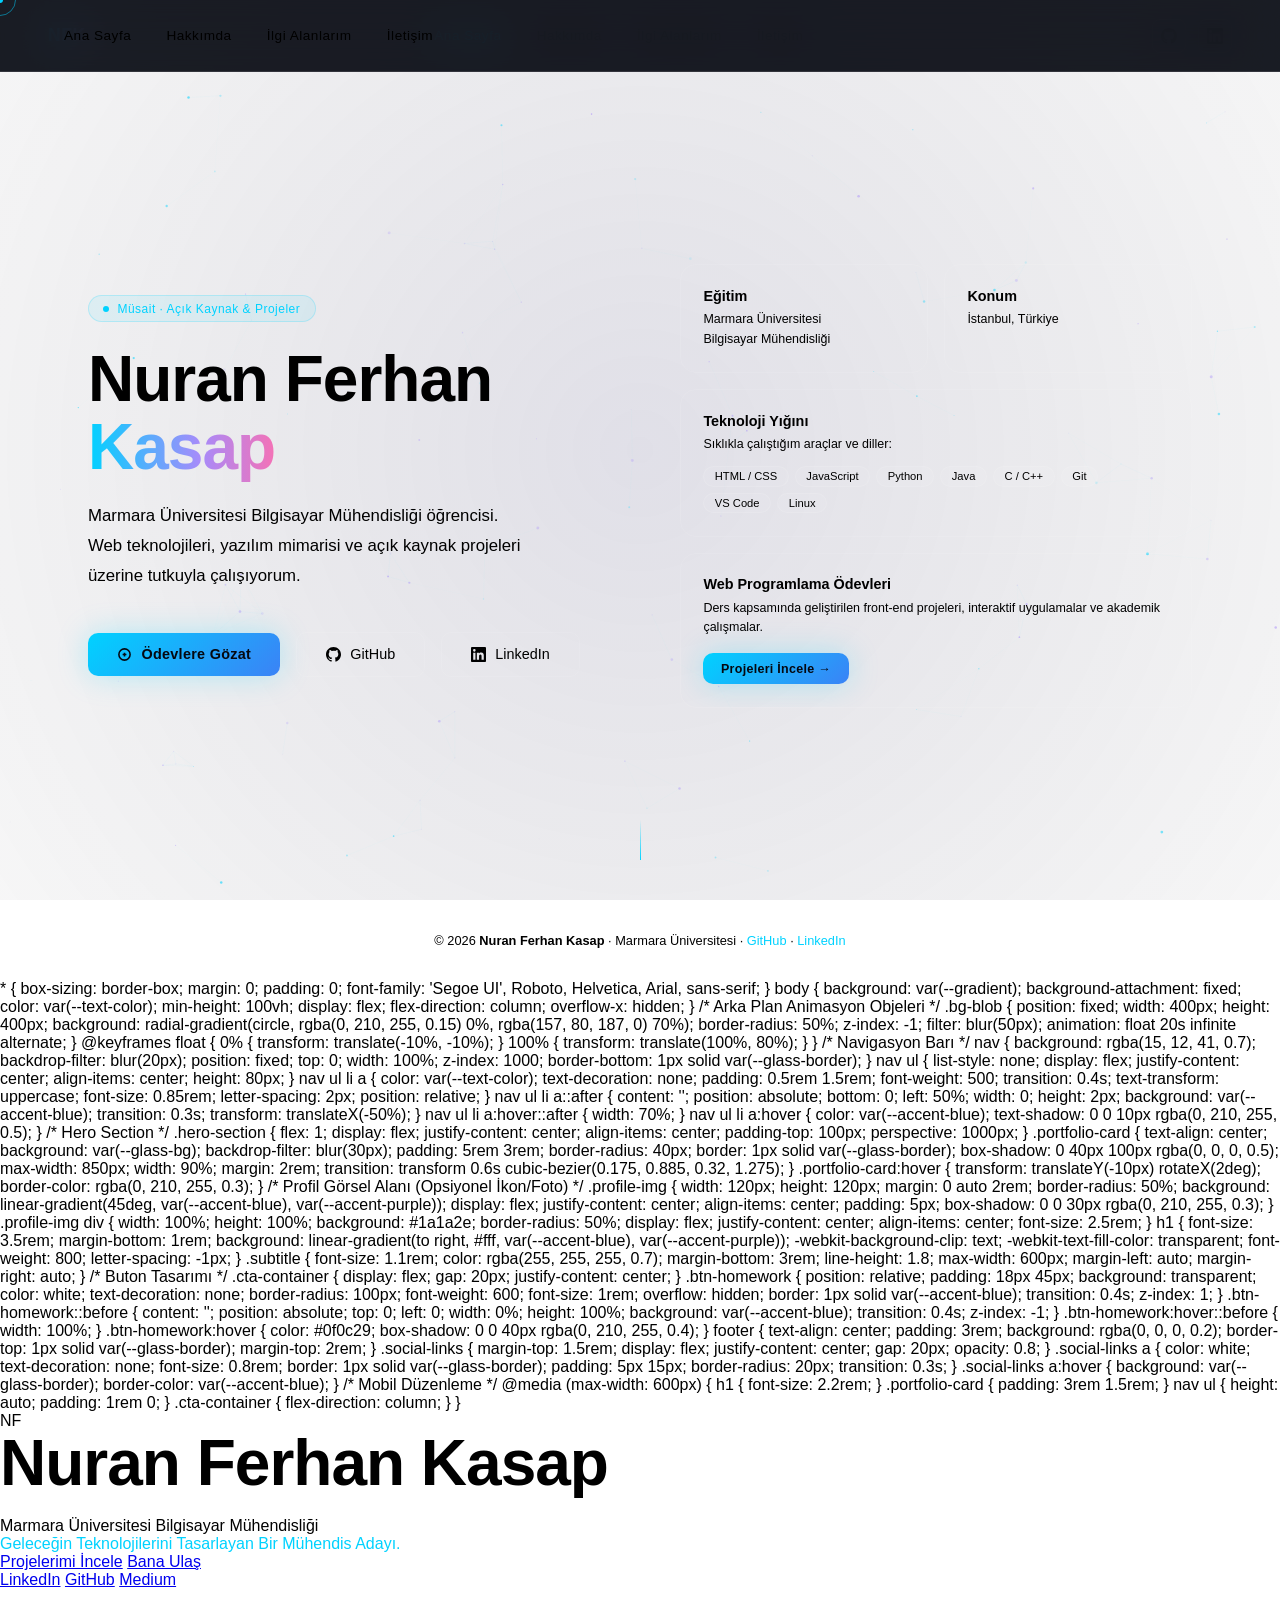
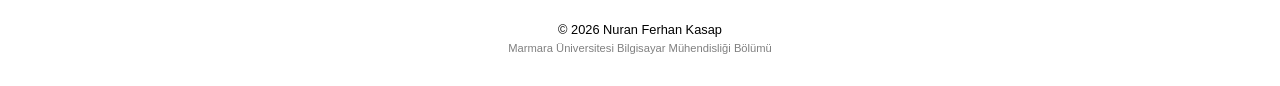
==== index.html @ 95e7f8c9 "Update index.html" ====
<!DOCTYPE html>
<html lang="tr">
<head>
    <meta charset="UTF-8">
    <meta name="viewport" content="width=device-width, initial-scale=1.0">
    <title>Nuran Ferhan | Portfolio</title>
    <style>
        :root {
            --bg-color: #0f0c29;
            --gradient: linear-gradient(135deg, #0f0c29, #302b63, #24243e);
            --accent-blue: #00d2ff;
            --accent-purple: #9d50bb;
            --text-color: #f0f0f0;
            --glass-bg: rgba(255, 255, 255, 0.03);
            --glass-border: rgba(255, 255, 255, 0.1);
        }
<!DOCTYPE html>
<html lang="tr">
<head>
    <meta charset="UTF-8">
    <meta name="viewport" content="width=device-width, initial-scale=1.0">
    <title>Nuran Ferhan | Portfolio</title>
    <link href="https://fonts.googleapis.com/css2?family=Plus+Jakarta+Sans:wght@400;600;700;800&family=DM+Sans:ital,wght@0,300;0,400;0,500;1,300&display=swap" rel="stylesheet">
    <style>
        :root {
            --bg: #050810;
            --accent-blue: #00d2ff;
            --accent-purple: #7b5ea7;
            --accent-glow: rgba(0, 210, 255, 0.15);
            --text: #f0f0f0;
            --muted: #8a8fa8;
            --glass: rgba(255,255,255,0.04);
            --glass-border: rgba(255,255,255,0.08);
            --card-shadow: 0 30px 80px rgba(0,0,0,0.6);
        }

        *, *::before, *::after { box-sizing: border-box; margin: 0; padding: 0; }

        html { scroll-behavior: smooth; }

        body {
            background: var(--bg);
            color: var(--text);
            font-family: 'DM Sans', sans-serif;
            min-height: 100vh;
            overflow-x: hidden;
        }

        #bg-canvas {
            position: fixed;
            inset: 0;
            z-index: 0;
            pointer-events: none;
        }

        .cursor-dot {
            width: 6px; height: 6px;
            background: var(--accent-blue);
            border-radius: 50%;
            position: fixed;
            top: 0; left: 0;
            pointer-events: none;
            z-index: 9999;
            transform: translate(-50%,-50%);
            transition: transform 0.05s;
        }
        .cursor-ring {
            width: 32px; height: 32px;
            border: 1.5px solid rgba(0,210,255,0.5);
            border-radius: 50%;
            position: fixed;
            top: 0; left: 0;
            pointer-events: none;
            z-index: 9998;
            transform: translate(-50%,-50%);
            transition: all 0.15s ease;
        }

        nav {
            position: fixed;
            top: 0; left: 0; right: 0;
            z-index: 1000;
            padding: 0 3rem;
            height: 72px;
            display: flex;
            align-items: center;
            justify-content: space-between;
            background: rgba(5,8,16,0.7);
            backdrop-filter: blur(20px);
            border-bottom: 1px solid var(--glass-border);
        }

        .nav-logo {
            font-family: 'Plus Jakarta Sans', sans-serif;
            font-weight: 800;
            font-size: 1.1rem;
            background: linear-gradient(90deg, var(--accent-blue), #a78bfa);
            -webkit-background-clip: text;
            -webkit-text-fill-color: transparent;
            letter-spacing: 0.5px;
        }

        nav ul {
            list-style: none;
            display: flex;
            gap: 0.2rem;
        }

        nav ul li a {
            color: var(--muted);
            text-decoration: none;
            padding: 0.4rem 1rem;
            font-size: 0.85rem;
            font-weight: 500;
            letter-spacing: 0.5px;
            border-radius: 6px;
            transition: all 0.25s;
        }

        nav ul li a:hover, nav ul li a.active {
            color: var(--text);
            background: var(--glass);
        }

        nav ul li a.active { color: var(--accent-blue); }

        .nav-socials {
            display: flex;
            gap: 0.75rem;
            align-items: center;
        }

        .nav-social-link {
            width: 34px; height: 34px;
            border-radius: 8px;
            border: 1px solid var(--glass-border);
            display: flex; align-items: center; justify-content: center;
            color: var(--muted);
            text-decoration: none;
            transition: all 0.25s;
            background: var(--glass);
        }

        .nav-social-link:hover {
            border-color: rgba(0,210,255,0.4);
            color: var(--accent-blue);
            box-shadow: 0 0 15px rgba(0,210,255,0.15);
        }

        .nav-social-link svg { width: 16px; height: 16px; fill: currentColor; }

        .hero {
            position: relative;
            min-height: 100vh;
            display: flex;
            align-items: center;
            padding: 72px 0 0;
            z-index: 1;
        }

        .hero-inner {
            max-width: 1200px;
            margin: 0 auto;
            padding: 0 3rem;
            width: 100%;
            display: grid;
            grid-template-columns: 1fr 1fr;
            gap: 5rem;
            align-items: center;
        }

        .hero-left { animation: fadeUp 0.9s ease both; }
        .hero-right { animation: fadeUp 0.9s 0.15s ease both; }

        @keyframes fadeUp {
            from { opacity:0; transform: translateY(30px); }
            to   { opacity:1; transform: translateY(0); }
        }

        .badge {
            display: inline-flex;
            align-items: center;
            gap: 0.5rem;
            padding: 0.35rem 0.9rem;
            background: rgba(0,210,255,0.08);
            border: 1px solid rgba(0,210,255,0.2);
            border-radius: 50px;
            font-size: 0.75rem;
            font-weight: 500;
            color: var(--accent-blue);
            margin-bottom: 1.5rem;
            letter-spacing: 0.5px;
        }

        .badge-dot {
            width: 6px; height: 6px;
            background: var(--accent-blue);
            border-radius: 50%;
            animation: pulse 2s infinite;
        }

        @keyframes pulse {
            0%,100% { opacity:1; transform: scale(1); }
            50%      { opacity:0.4; transform: scale(0.8); }
        }

        h1 {
            font-family: 'Plus Jakarta Sans', sans-serif;
            font-weight: 800;
            font-size: clamp(2.5rem, 5vw, 4rem);
            line-height: 1.05;
            letter-spacing: -1px;
            margin-bottom: 1.25rem;
        }

        h1 .line-gradient {
            background: linear-gradient(90deg, var(--accent-blue) 0%, #a78bfa 60%, #f472b6 100%);
            -webkit-background-clip: text;
            -webkit-text-fill-color: transparent;
        }

        .hero-desc {
            color: var(--muted);
            font-size: 1.05rem;
            line-height: 1.8;
            margin-bottom: 2.5rem;
            max-width: 440px;
        }

        .hero-actions {
            display: flex;
            gap: 1rem;
            flex-wrap: wrap;
            align-items: center;
        }

        .btn-primary {
            display: inline-flex;
            align-items: center;
            gap: 0.6rem;
            padding: 0.85rem 1.8rem;
            background: linear-gradient(135deg, var(--accent-blue), #3b82f6);
            color: #050810;
            font-weight: 700;
            font-size: 0.9rem;
            border-radius: 10px;
            text-decoration: none;
            transition: all 0.3s;
            box-shadow: 0 0 30px rgba(0,210,255,0.25);
            letter-spacing: 0.3px;
        }

        .btn-primary:hover {
            transform: translateY(-3px);
            box-shadow: 0 0 50px rgba(0,210,255,0.45);
        }

        .btn-secondary {
            display: inline-flex;
            align-items: center;
            gap: 0.6rem;
            padding: 0.85rem 1.8rem;
            background: var(--glass);
            color: var(--text);
            font-weight: 500;
            font-size: 0.9rem;
            border-radius: 10px;
            text-decoration: none;
            border: 1px solid var(--glass-border);
            transition: all 0.3s;
        }

        .btn-secondary:hover {
            border-color: rgba(0,210,255,0.3);
            background: rgba(0,210,255,0.06);
            transform: translateY(-3px);
        }

        .hero-stats {
            display: flex;
            gap: 2rem;
            margin-top: 3rem;
            padding-top: 2.5rem;
            border-top: 1px solid var(--glass-border);
        }

        .stat { display: flex; flex-direction: column; gap: 0.2rem; }

        .stat-num {
            font-family: 'Plus Jakarta Sans', sans-serif;
            font-weight: 800;
            font-size: 1.6rem;
            background: linear-gradient(90deg, var(--accent-blue), #a78bfa);
            -webkit-background-clip: text;
            -webkit-text-fill-color: transparent;
        }

        .stat-label {
            font-size: 0.75rem;
            color: var(--muted);
            letter-spacing: 0.5px;
        }

        .card-grid {
            display: grid;
            grid-template-columns: 1fr 1fr;
            gap: 1rem;
        }

        .info-card {
            background: var(--glass);
            border: 1px solid var(--glass-border);
            border-radius: 16px;
            padding: 1.4rem;
            transition: all 0.3s;
            position: relative;
            overflow: hidden;
        }

        .info-card::before {
            content: '';
            position: absolute;
            inset: 0;
            background: linear-gradient(135deg, rgba(0,210,255,0.05), transparent);
            opacity: 0;
            transition: opacity 0.3s;
        }

        .info-card:hover::before { opacity: 1; }

        .info-card:hover {
            border-color: rgba(0,210,255,0.25);
            transform: translateY(-4px);
            box-shadow: 0 20px 40px rgba(0,0,0,0.3);
        }

        .info-card.span-2 { grid-column: span 2; }

        .card-icon {
            width: 38px; height: 38px;
            border-radius: 10px;
            display: flex; align-items: center; justify-content: center;
            margin-bottom: 0.9rem;
            font-size: 1.1rem;
        }

        .card-icon.blue { background: rgba(0,210,255,0.12); }
        .card-icon.purple { background: rgba(167,139,250,0.12); }
        .card-icon.pink { background: rgba(244,114,182,0.12); }
        .card-icon.green { background: rgba(52,211,153,0.12); }

        .info-card h3 {
            font-family: 'Plus Jakarta Sans', sans-serif;
            font-weight: 700;
            font-size: 0.9rem;
            color: var(--text);
            margin-bottom: 0.4rem;
        }

        .info-card p {
            font-size: 0.78rem;
            color: var(--muted);
            line-height: 1.6;
        }

        .skills-row {
            display: flex;
            flex-wrap: wrap;
            gap: 0.4rem;
            margin-top: 0.7rem;
        }

        .skill-pill {
            padding: 0.2rem 0.65rem;
            border-radius: 50px;
            font-size: 0.7rem;
            font-weight: 500;
            background: rgba(255,255,255,0.06);
            border: 1px solid rgba(255,255,255,0.1);
            color: var(--muted);
        }

        .scroll-hint {
            position: absolute;
            bottom: 2.5rem;
            left: 50%;
            transform: translateX(-50%);
            display: flex;
            flex-direction: column;
            align-items: center;
            gap: 0.5rem;
            color: var(--muted);
            font-size: 0.7rem;
            letter-spacing: 1px;
            text-transform: uppercase;
            animation: fadeUp 1s 0.8s ease both;
        }

        .scroll-line {
            width: 1px; height: 40px;
            background: linear-gradient(to bottom, transparent, var(--accent-blue));
            animation: scrollLine 2s infinite;
        }

        @keyframes scrollLine {
            0%   { transform: scaleY(0); transform-origin: top; opacity:1; }
            50%  { transform: scaleY(1); transform-origin: top; opacity:1; }
            51%  { transform: scaleY(1); transform-origin: bottom; }
            100% { transform: scaleY(0); transform-origin: bottom; opacity:0; }
        }

        footer {
            position: relative;
            z-index: 1;
            text-align: center;
            padding: 2rem;
            color: var(--muted);
            font-size: 0.8rem;
            border-top: 1px solid var(--glass-border);
        }

        footer a {
            color: var(--accent-blue);
            text-decoration: none;
        }

        @media (max-width: 768px) {
            nav { padding: 0 1.2rem; }
            .nav-socials { display: none; }

            .hero-inner {
                grid-template-columns: 1fr;
                padding: 0 1.5rem;
                gap: 3rem;
                padding-top: 2rem;
                padding-bottom: 5rem;
            }

            .card-grid { grid-template-columns: 1fr; }
            .info-card.span-2 { grid-column: span 1; }

            .hero-stats { gap: 1.5rem; }

            h1 { font-size: 2.2rem; }
        }
    </style>
</head>
<body>

<canvas id="bg-canvas"></canvas>
<div class="cursor-dot" id="cursorDot"></div>
<div class="cursor-ring" id="cursorRing"></div>

<nav>
    <span class="nav-logo">NFK</span>

    <ul>
        <li><a href="index.html" class="active">Ana Sayfa</a></li>
        <li><a href="about.html">Hakkımda</a></li>
        <li><a href="interests.html">İlgi Alanlarım</a></li>
        <li><a href="contact.html">İletişim</a></li>
    </ul>

    <div class="nav-socials">
        <a href="https://github.com/nuranferhan" target="_blank" class="nav-social-link" title="GitHub">
            <svg viewBox="0 0 24 24"><path d="M12 0C5.37 0 0 5.37 0 12c0 5.3 3.44 9.8 8.21 11.39.6.11.82-.26.82-.58v-2.04c-3.34.72-4.04-1.61-4.04-1.61-.55-1.39-1.34-1.76-1.34-1.76-1.09-.74.08-.73.08-.73 1.2.09 1.84 1.24 1.84 1.24 1.07 1.83 2.81 1.3 3.5 1 .11-.78.42-1.3.76-1.6-2.67-.3-5.47-1.33-5.47-5.93 0-1.31.47-2.38 1.24-3.22-.13-.3-.54-1.52.12-3.18 0 0 1.01-.32 3.3 1.23a11.5 11.5 0 0 1 3-.4c1.02 0 2.04.13 3 .4 2.28-1.55 3.29-1.23 3.29-1.23.66 1.66.25 2.88.12 3.18.77.84 1.24 1.91 1.24 3.22 0 4.61-2.81 5.63-5.48 5.92.43.37.81 1.1.81 2.22v3.29c0 .32.22.7.83.58C20.57 21.8 24 17.3 24 12 24 5.37 18.63 0 12 0z"/></svg>
        </a>
        <a href="https://www.linkedin.com/in/nuran-ferhan/" target="_blank" class="nav-social-link" title="LinkedIn">
            <svg viewBox="0 0 24 24"><path d="M20.45 20.45h-3.56v-5.57c0-1.33-.03-3.04-1.85-3.04-1.85 0-2.13 1.45-2.13 2.94v5.67H9.35V9h3.41v1.56h.05c.48-.9 1.64-1.85 3.37-1.85 3.6 0 4.27 2.37 4.27 5.45v6.29zM5.34 7.43a2.07 2.07 0 1 1 0-4.14 2.07 2.07 0 0 1 0 4.14zM7.12 20.45H3.56V9h3.56v11.45zM22.23 0H1.77C.79 0 0 .77 0 1.72v20.56C0 23.23.79 24 1.77 24h20.46C23.2 24 24 23.23 24 22.28V1.72C24 .77 23.2 0 22.23 0z"/></svg>
        </a>
    </div>
</nav>

<main class="hero">
    <div class="hero-inner">

        <div class="hero-left">
            <div class="badge">
                <span class="badge-dot"></span>
                Müsait · Açık Kaynak &amp; Projeler
            </div>

            <h1>
                Nuran Ferhan<br>
                <span class="line-gradient">Kasap</span>
            </h1>

            <p class="hero-desc">
                Marmara Üniversitesi Bilgisayar Mühendisliği öğrencisi. 
                Web teknolojileri, yazılım mimarisi ve açık kaynak projeleri üzerine tutkuyla çalışıyorum.
            </p>

            <div class="hero-actions">
                <a href="laboratuvar.html" class="btn-primary">
                    <svg width="15" height="15" viewBox="0 0 24 24" fill="none" stroke="currentColor" stroke-width="2.5"><path d="M9 12h6M12 9v6M21 12a9 9 0 11-18 0 9 9 0 0118 0z"/></svg>
                    Ödevlere Gözat
                </a>
                <a href="https://github.com/nuranferhan" target="_blank" class="btn-secondary">
                    <svg width="15" height="15" viewBox="0 0 24 24" fill="currentColor"><path d="M12 0C5.37 0 0 5.37 0 12c0 5.3 3.44 9.8 8.21 11.39.6.11.82-.26.82-.58v-2.04c-3.34.72-4.04-1.61-4.04-1.61-.55-1.39-1.34-1.76-1.34-1.76-1.09-.74.08-.73.08-.73 1.2.09 1.84 1.24 1.84 1.24 1.07 1.83 2.81 1.3 3.5 1 .11-.78.42-1.3.76-1.6-2.67-.3-5.47-1.33-5.47-5.93 0-1.31.47-2.38 1.24-3.22-.13-.3-.54-1.52.12-3.18 0 0 1.01-.32 3.3 1.23a11.5 11.5 0 0 1 3-.4c1.02 0 2.04.13 3 .4 2.28-1.55 3.29-1.23 3.29-1.23.66 1.66.25 2.88.12 3.18.77.84 1.24 1.91 1.24 3.22 0 4.61-2.81 5.63-5.48 5.92.43.37.81 1.1.81 2.22v3.29c0 .32.22.7.83.58C20.57 21.8 24 17.3 24 12 24 5.37 18.63 0 12 0z"/></svg>
                    GitHub
                </a>
                <a href="https://www.linkedin.com/in/nuran-ferhan/" target="_blank" class="btn-secondary">
                    <svg width="15" height="15" viewBox="0 0 24 24" fill="currentColor"><path d="M20.45 20.45h-3.56v-5.57c0-1.33-.03-3.04-1.85-3.04-1.85 0-2.13 1.45-2.13 2.94v5.67H9.35V9h3.41v1.56h.05c.48-.9 1.64-1.85 3.37-1.85 3.6 0 4.27 2.37 4.27 5.45v6.29zM5.34 7.43a2.07 2.07 0 1 1 0-4.14 2.07 2.07 0 0 1 0 4.14zM7.12 20.45H3.56V9h3.56v11.45zM22.23 0H1.77C.79 0 0 .77 0 1.72v20.56C0 23.23.79 24 1.77 24h20.46C23.2 24 24 23.23 24 22.28V1.72C24 .77 23.2 0 22.23 0z"/></svg>
                    LinkedIn
                </a>
            </div>


        </div>

        <div class="hero-right">
            <div class="card-grid">

                <div class="info-card">
                    <h3>Eğitim</h3>
                    <p>Marmara Üniversitesi<br>Bilgisayar Mühendisliği</p>
                </div>

                <div class="info-card">
                    <h3>Konum</h3>
                    <p>İstanbul, Türkiye</p>
                </div>

                <div class="info-card span-2">
                    <h3>Teknoloji Yığını</h3>
                    <p>Sıklıkla çalıştığım araçlar ve diller:</p>
                    <div class="skills-row">
                        <span class="skill-pill">HTML / CSS</span>
                        <span class="skill-pill">JavaScript</span>
                        <span class="skill-pill">Python</span>
                        <span class="skill-pill">Java</span>
                        <span class="skill-pill">C / C++</span>
                        <span class="skill-pill">Git</span>
                        <span class="skill-pill">VS Code</span>
                        <span class="skill-pill">Linux</span>
                    </div>
                </div>

                <div class="info-card span-2">
                    <h3>Web Programlama Ödevleri</h3>
                    <p>Ders kapsamında geliştirilen front-end projeleri, interaktif uygulamalar ve akademik çalışmalar.</p>
                    <div style="margin-top:0.9rem">
                        <a href="laboratuvar.html" class="btn-primary" style="font-size:0.78rem; padding:0.55rem 1.1rem;">
                            Projeleri İncele →
                        </a>
                    </div>
                </div>

            </div>
        </div>

    </div>

    <div class="scroll-hint">
        <div class="scroll-line"></div>
    </div>
</main>

<footer>
    <p>&copy; 2026 <strong>Nuran Ferhan Kasap</strong> · Marmara Üniversitesi · 
        <a href="https://github.com/nuranferhan" target="_blank">GitHub</a> · 
        <a href="https://www.linkedin.com/in/nuran-ferhan/" target="_blank">LinkedIn</a>
    </p>
</footer>

<script>
const canvas = document.getElementById('bg-canvas');
const ctx = canvas.getContext('2d');
let W, H, particles = [];

function resize() {
    W = canvas.width = window.innerWidth;
    H = canvas.height = window.innerHeight;
}
resize();
window.addEventListener('resize', resize);

class Particle {
    constructor() { this.reset(); }
    reset() {
        this.x = Math.random() * W;
        this.y = Math.random() * H;
        this.r = Math.random() * 1.2 + 0.3;
        this.alpha = Math.random() * 0.5 + 0.1;
        this.vx = (Math.random() - 0.5) * 0.2;
        this.vy = (Math.random() - 0.5) * 0.2;
        this.color = Math.random() > 0.5 ? '0,210,255' : '167,139,250';
    }
    update() {
        this.x += this.vx; this.y += this.vy;
        if (this.x < 0 || this.x > W || this.y < 0 || this.y > H) this.reset();
    }
    draw() {
        ctx.beginPath();
        ctx.arc(this.x, this.y, this.r, 0, Math.PI*2);
        ctx.fillStyle = `rgba(${this.color},${this.alpha})`;
        ctx.fill();
    }
}

for (let i = 0; i < 120; i++) particles.push(new Particle());

function drawConnections() {
    for (let i = 0; i < particles.length; i++) {
        for (let j = i+1; j < particles.length; j++) {
            const dx = particles[i].x - particles[j].x;
            const dy = particles[i].y - particles[j].y;
            const d = Math.sqrt(dx*dx+dy*dy);
            if (d < 100) {
                ctx.beginPath();
                ctx.moveTo(particles[i].x, particles[i].y);
                ctx.lineTo(particles[j].x, particles[j].y);
                ctx.strokeStyle = `rgba(0,210,255,${0.06*(1-d/100)})`;
                ctx.lineWidth = 0.5;
                ctx.stroke();
            }
        }
    }
}

function animate() {
    ctx.clearRect(0,0,W,H);
    const g = ctx.createRadialGradient(W/2,H/2,0,W/2,H/2,W*0.8);
    g.addColorStop(0,'rgba(48,43,99,0.15)');
    g.addColorStop(1,'transparent');
    ctx.fillStyle = g;
    ctx.fillRect(0,0,W,H);

    drawConnections();
    particles.forEach(p => { p.update(); p.draw(); });
    requestAnimationFrame(animate);
}
animate();

const dot  = document.getElementById('cursorDot');
const ring = document.getElementById('cursorRing');
let mx=0, my=0, rx=0, ry=0;
document.addEventListener('mousemove', e => { mx=e.clientX; my=e.clientY; });

(function moveCursor(){
    rx += (mx-rx)*0.12; ry += (my-ry)*0.12;
    dot.style.left  = mx+'px'; dot.style.top = my+'px';
    ring.style.left = rx+'px'; ring.style.top= ry+'px';
    requestAnimationFrame(moveCursor);
})();

document.querySelectorAll('a, button').forEach(el => {
    el.addEventListener('mouseenter', () => { ring.style.transform='translate(-50%,-50%) scale(1.6)'; ring.style.opacity='0.5'; });
    el.addEventListener('mouseleave', () => { ring.style.transform='translate(-50%,-50%) scale(1)'; ring.style.opacity='1'; });
});

window.addEventListener('scroll', () => {
    const nav = document.querySelector('nav');
    nav.style.background = window.scrollY > 20 ? 'rgba(5,8,16,0.92)' : 'rgba(5,8,16,0.7)';
});
</script>
</body>
</html>
        * {
            box-sizing: border-box;
            margin: 0;
            padding: 0;
            font-family: 'Segoe UI', Roboto, Helvetica, Arial, sans-serif;
        }

        body {
            background: var(--gradient);
            background-attachment: fixed;
            color: var(--text-color);
            min-height: 100vh;
            display: flex;
            flex-direction: column;
            overflow-x: hidden;
        }

        /* Arka Plan Animasyon Objeleri */
        .bg-blob {
            position: fixed;
            width: 400px;
            height: 400px;
            background: radial-gradient(circle, rgba(0, 210, 255, 0.15) 0%, rgba(157, 80, 187, 0) 70%);
            border-radius: 50%;
            z-index: -1;
            filter: blur(50px);
            animation: float 20s infinite alternate;
        }

        @keyframes float {
            0% { transform: translate(-10%, -10%); }
            100% { transform: translate(100%, 80%); }
        }

        /* Navigasyon Barı */
        nav {
            background: rgba(15, 12, 41, 0.7);
            backdrop-filter: blur(20px);
            position: fixed;
            top: 0;
            width: 100%;
            z-index: 1000;
            border-bottom: 1px solid var(--glass-border);
        }

        nav ul {
            list-style: none;
            display: flex;
            justify-content: center;
            align-items: center;
            height: 80px;
        }

        nav ul li a {
            color: var(--text-color);
            text-decoration: none;
            padding: 0.5rem 1.5rem;
            font-weight: 500;
            transition: 0.4s;
            text-transform: uppercase;
            font-size: 0.85rem;
            letter-spacing: 2px;
            position: relative;
        }

        nav ul li a::after {
            content: '';
            position: absolute;
            bottom: 0;
            left: 50%;
            width: 0;
            height: 2px;
            background: var(--accent-blue);
            transition: 0.3s;
            transform: translateX(-50%);
        }

        nav ul li a:hover::after {
            width: 70%;
        }

        nav ul li a:hover {
            color: var(--accent-blue);
            text-shadow: 0 0 10px rgba(0, 210, 255, 0.5);
        }

        /* Hero Section */
        .hero-section {
            flex: 1;
            display: flex;
            justify-content: center;
            align-items: center;
            padding-top: 100px;
            perspective: 1000px;
        }

        .portfolio-card {
            text-align: center;
            background: var(--glass-bg);
            backdrop-filter: blur(30px);
            padding: 5rem 3rem;
            border-radius: 40px;
            border: 1px solid var(--glass-border);
            box-shadow: 0 40px 100px rgba(0, 0, 0, 0.5);
            max-width: 850px;
            width: 90%;
            margin: 2rem;
            transition: transform 0.6s cubic-bezier(0.175, 0.885, 0.32, 1.275);
        }

        .portfolio-card:hover {
            transform: translateY(-10px) rotateX(2deg);
            border-color: rgba(0, 210, 255, 0.3);
        }

        /* Profil Görsel Alanı (Opsiyonel İkon/Foto) */
        .profile-img {
            width: 120px;
            height: 120px;
            margin: 0 auto 2rem;
            border-radius: 50%;
            background: linear-gradient(45deg, var(--accent-blue), var(--accent-purple));
            display: flex;
            justify-content: center;
            align-items: center;
            padding: 5px;
            box-shadow: 0 0 30px rgba(0, 210, 255, 0.3);
        }

        .profile-img div {
            width: 100%;
            height: 100%;
            background: #1a1a2e;
            border-radius: 50%;
            display: flex;
            justify-content: center;
            align-items: center;
            font-size: 2.5rem;
        }

        h1 {
            font-size: 3.5rem;
            margin-bottom: 1rem;
            background: linear-gradient(to right, #fff, var(--accent-blue), var(--accent-purple));
            -webkit-background-clip: text;
            -webkit-text-fill-color: transparent;
            font-weight: 800;
            letter-spacing: -1px;
        }

        .subtitle {
            font-size: 1.1rem;
            color: rgba(255, 255, 255, 0.7);
            margin-bottom: 3rem;
            line-height: 1.8;
            max-width: 600px;
            margin-left: auto;
            margin-right: auto;
        }

        /* Buton Tasarımı */
        .cta-container {
            display: flex;
            gap: 20px;
            justify-content: center;
        }

        .btn-homework {
            position: relative;
            padding: 18px 45px;
            background: transparent;
            color: white;
            text-decoration: none;
            border-radius: 100px;
            font-weight: 600;
            font-size: 1rem;
            overflow: hidden;
            border: 1px solid var(--accent-blue);
            transition: 0.4s;
            z-index: 1;
        }

        .btn-homework::before {
            content: '';
            position: absolute;
            top: 0;
            left: 0;
            width: 0%;
            height: 100%;
            background: var(--accent-blue);
            transition: 0.4s;
            z-index: -1;
        }

        .btn-homework:hover::before {
            width: 100%;
        }

        .btn-homework:hover {
            color: #0f0c29;
            box-shadow: 0 0 40px rgba(0, 210, 255, 0.4);
        }

        footer {
            text-align: center;
            padding: 3rem;
            background: rgba(0, 0, 0, 0.2);
            border-top: 1px solid var(--glass-border);
            margin-top: 2rem;
        }

        .social-links {
            margin-top: 1.5rem;
            display: flex;
            justify-content: center;
            gap: 20px;
            opacity: 0.8;
        }

        .social-links a {
            color: white;
            text-decoration: none;
            font-size: 0.8rem;
            border: 1px solid var(--glass-border);
            padding: 5px 15px;
            border-radius: 20px;
            transition: 0.3s;
        }

        .social-links a:hover {
            background: var(--glass-border);
            border-color: var(--accent-blue);
        }

        /* Mobil Düzenleme */
        @media (max-width: 600px) {
            h1 { font-size: 2.2rem; }
            .portfolio-card { padding: 3rem 1.5rem; }
            nav ul { height: auto; padding: 1rem 0; }
            .cta-container { flex-direction: column; }
        }
    </style>
</head>
<body>

    <!-- Arka plan efektleri -->
    <div class="bg-blob" style="top: 10%; left: 10%;"></div>
    <div class="bg-blob" style="bottom: 10%; right: 10%; animation-delay: -5s;"></div>

    <nav>
        <ul>
            <li><a href="index.html">Ana Sayfa</a></li>
            <li><a href="about.html">Hakkımda</a></li>
            <li><a href="interests.html">İlgi Alanlarım</a></li>
            <li><a href="contact.html">İletişim</a></li>
        </ul>
    </nav>

    <main class="hero-section">
        <div class="portfolio-card">
            <div class="profile-img">
                <div>NF</div>
            </div>
            <h1>Nuran Ferhan Kasap</h1>
            <p class="subtitle">
                Marmara Üniversitesi Bilgisayar Mühendisliği <br>
                <span style="color: var(--accent-blue);">Geleceğin Teknolojilerini Tasarlayan Bir Mühendis Adayı.</span>
            </p>
            
            <div class="cta-container">
                <a href="laboratuvar.html" class="btn-homework">Projelerimi İncele</a>
                <a href="contact.html" class="btn-homework" style="border-color: var(--accent-purple);">Bana Ulaş</a>
            </div>

            <div class="social-links">
                <a href="#">LinkedIn</a>
                <a href="#">GitHub</a>
                <a href="#">Medium</a>
            </div>
        </div>
    </main>

    <footer>
        <p>&copy; 2026 Nuran Ferhan Kasap</p>
        <p style="font-size: 0.7rem; margin-top: 5px; opacity: 0.5;">Marmara Üniversitesi Bilgisayar Mühendisliği Bölümü</p>
    </footer>

</body>
</html>
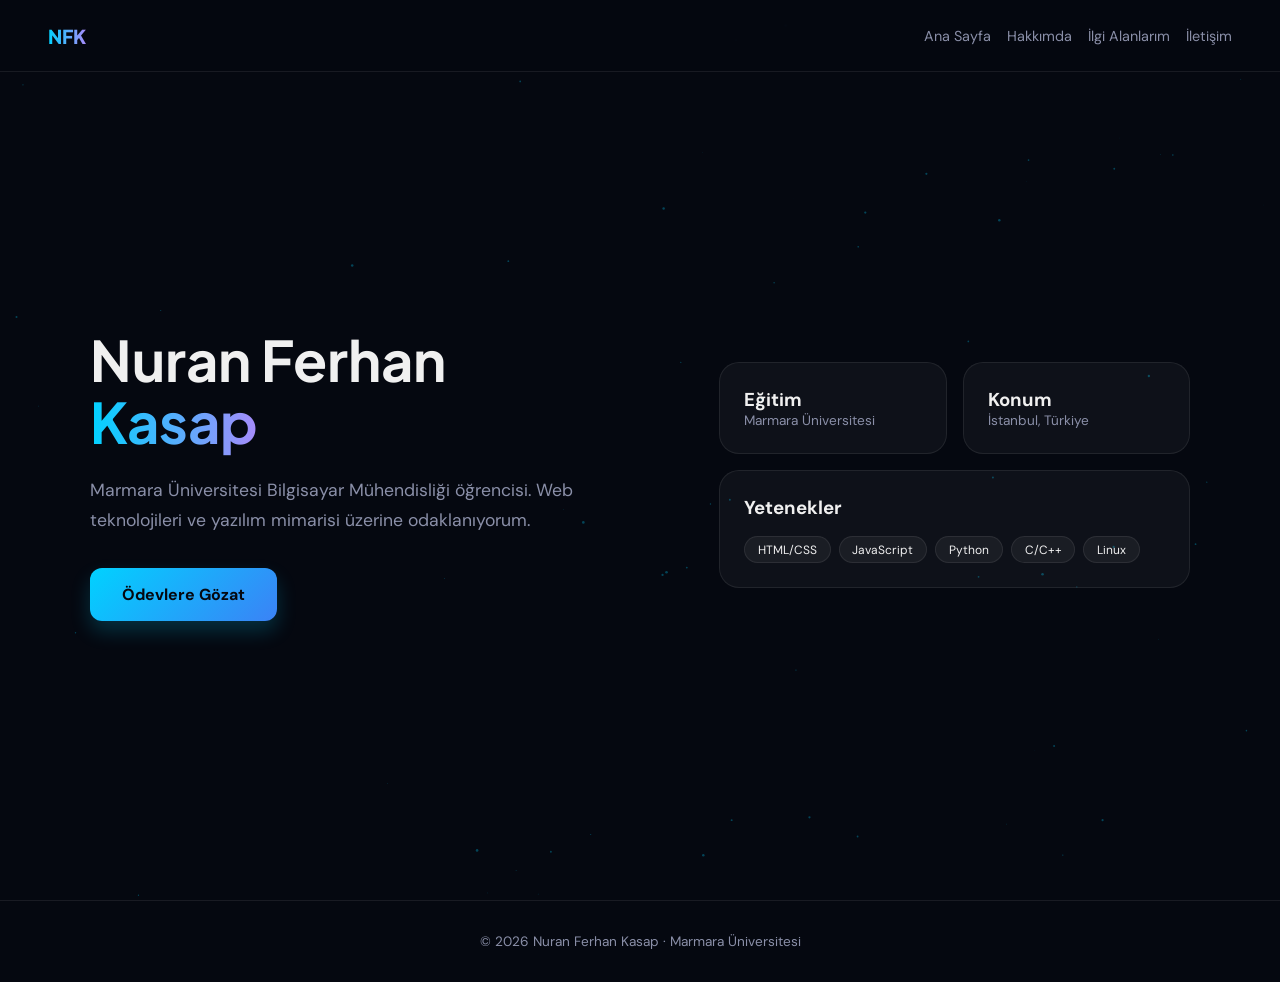
==== commit 9f2ebf34: "Update index.html" ====
--- a/index.html
+++ b/index.html
@@ -4,39 +4,19 @@
     <meta charset="UTF-8">
     <meta name="viewport" content="width=device-width, initial-scale=1.0">
     <title>Nuran Ferhan | Portfolio</title>
-    <style>
-        :root {
-            --bg-color: #0f0c29;
-            --gradient: linear-gradient(135deg, #0f0c29, #302b63, #24243e);
-            --accent-blue: #00d2ff;
-            --accent-purple: #9d50bb;
-            --text-color: #f0f0f0;
-            --glass-bg: rgba(255, 255, 255, 0.03);
-            --glass-border: rgba(255, 255, 255, 0.1);
-        }
-<!DOCTYPE html>
-<html lang="tr">
-<head>
-    <meta charset="UTF-8">
-    <meta name="viewport" content="width=device-width, initial-scale=1.0">
-    <title>Nuran Ferhan | Portfolio</title>
-    <link href="https://fonts.googleapis.com/css2?family=Plus+Jakarta+Sans:wght@400;600;700;800&family=DM+Sans:ital,wght@0,300;0,400;0,500;1,300&display=swap" rel="stylesheet">
+    <link href="https://fonts.googleapis.com/css2?family=Plus+Jakarta+Sans:wght@400;600;700;800&family=DM+Sans:wght@300;400;500&display=swap" rel="stylesheet">
     <style>
         :root {
             --bg: #050810;
             --accent-blue: #00d2ff;
             --accent-purple: #7b5ea7;
-            --accent-glow: rgba(0, 210, 255, 0.15);
             --text: #f0f0f0;
             --muted: #8a8fa8;
-            --glass: rgba(255,255,255,0.04);
-            --glass-border: rgba(255,255,255,0.08);
-            --card-shadow: 0 30px 80px rgba(0,0,0,0.6);
-        }
-
-        *, *::before, *::after { box-sizing: border-box; margin: 0; padding: 0; }
-
-        html { scroll-behavior: smooth; }
+            --glass: rgba(255, 255, 255, 0.04);
+            --glass-border: rgba(255, 255, 255, 0.08);
+        }
+
+        * { box-sizing: border-box; margin: 0; padding: 0; }
 
         body {
             background: var(--bg);
@@ -51,29 +31,6 @@
             inset: 0;
             z-index: 0;
             pointer-events: none;
-        }
-
-        .cursor-dot {
-            width: 6px; height: 6px;
-            background: var(--accent-blue);
-            border-radius: 50%;
-            position: fixed;
-            top: 0; left: 0;
-            pointer-events: none;
-            z-index: 9999;
-            transform: translate(-50%,-50%);
-            transition: transform 0.05s;
-        }
-        .cursor-ring {
-            width: 32px; height: 32px;
-            border: 1.5px solid rgba(0,210,255,0.5);
-            border-radius: 50%;
-            position: fixed;
-            top: 0; left: 0;
-            pointer-events: none;
-            z-index: 9998;
-            transform: translate(-50%,-50%);
-            transition: all 0.15s ease;
         }
 
         nav {
@@ -85,7 +42,7 @@
             display: flex;
             align-items: center;
             justify-content: space-between;
-            background: rgba(5,8,16,0.7);
+            background: rgba(5, 8, 16, 0.7);
             backdrop-filter: blur(20px);
             border-bottom: 1px solid var(--glass-border);
         }
@@ -93,855 +50,218 @@
         .nav-logo {
             font-family: 'Plus Jakarta Sans', sans-serif;
             font-weight: 800;
-            font-size: 1.1rem;
+            font-size: 1.2rem;
             background: linear-gradient(90deg, var(--accent-blue), #a78bfa);
             -webkit-background-clip: text;
             -webkit-text-fill-color: transparent;
-            letter-spacing: 0.5px;
         }
 
         nav ul {
             list-style: none;
             display: flex;
-            gap: 0.2rem;
+            gap: 1rem;
         }
 
         nav ul li a {
             color: var(--muted);
             text-decoration: none;
-            padding: 0.4rem 1rem;
-            font-size: 0.85rem;
-            font-weight: 500;
-            letter-spacing: 0.5px;
-            border-radius: 6px;
-            transition: all 0.25s;
-        }
-
-        nav ul li a:hover, nav ul li a.active {
-            color: var(--text);
-            background: var(--glass);
-        }
-
-        nav ul li a.active { color: var(--accent-blue); }
-
-        .nav-socials {
-            display: flex;
-            gap: 0.75rem;
-            align-items: center;
-        }
-
-        .nav-social-link {
-            width: 34px; height: 34px;
-            border-radius: 8px;
-            border: 1px solid var(--glass-border);
-            display: flex; align-items: center; justify-content: center;
-            color: var(--muted);
-            text-decoration: none;
-            transition: all 0.25s;
-            background: var(--glass);
-        }
-
-        .nav-social-link:hover {
-            border-color: rgba(0,210,255,0.4);
-            color: var(--accent-blue);
-            box-shadow: 0 0 15px rgba(0,210,255,0.15);
-        }
-
-        .nav-social-link svg { width: 16px; height: 16px; fill: currentColor; }
+            font-size: 0.9rem;
+            transition: 0.3s;
+        }
+
+        nav ul li a:hover { color: var(--accent-blue); }
 
         .hero {
             position: relative;
             min-height: 100vh;
             display: flex;
             align-items: center;
-            padding: 72px 0 0;
+            justify-content: center;
+            padding: 100px 2rem 50px;
             z-index: 1;
         }
 
         .hero-inner {
-            max-width: 1200px;
-            margin: 0 auto;
-            padding: 0 3rem;
+            max-width: 1100px;
             width: 100%;
             display: grid;
-            grid-template-columns: 1fr 1fr;
-            gap: 5rem;
+            grid-template-columns: 1.2fr 1fr;
+            gap: 4rem;
             align-items: center;
-        }
-
-        .hero-left { animation: fadeUp 0.9s ease both; }
-        .hero-right { animation: fadeUp 0.9s 0.15s ease both; }
-
-        @keyframes fadeUp {
-            from { opacity:0; transform: translateY(30px); }
-            to   { opacity:1; transform: translateY(0); }
-        }
-
-        .badge {
-            display: inline-flex;
-            align-items: center;
-            gap: 0.5rem;
-            padding: 0.35rem 0.9rem;
-            background: rgba(0,210,255,0.08);
-            border: 1px solid rgba(0,210,255,0.2);
-            border-radius: 50px;
-            font-size: 0.75rem;
-            font-weight: 500;
-            color: var(--accent-blue);
-            margin-bottom: 1.5rem;
-            letter-spacing: 0.5px;
-        }
-
-        .badge-dot {
-            width: 6px; height: 6px;
-            background: var(--accent-blue);
-            border-radius: 50%;
-            animation: pulse 2s infinite;
-        }
-
-        @keyframes pulse {
-            0%,100% { opacity:1; transform: scale(1); }
-            50%      { opacity:0.4; transform: scale(0.8); }
         }
 
         h1 {
             font-family: 'Plus Jakarta Sans', sans-serif;
-            font-weight: 800;
-            font-size: clamp(2.5rem, 5vw, 4rem);
-            line-height: 1.05;
-            letter-spacing: -1px;
-            margin-bottom: 1.25rem;
-        }
-
-        h1 .line-gradient {
-            background: linear-gradient(90deg, var(--accent-blue) 0%, #a78bfa 60%, #f472b6 100%);
-            -webkit-background-clip: text;
-            -webkit-text-fill-color: transparent;
-        }
-
-        .hero-desc {
-            color: var(--muted);
-            font-size: 1.05rem;
-            line-height: 1.8;
-            margin-bottom: 2.5rem;
-            max-width: 440px;
-        }
-
-        .hero-actions {
-            display: flex;
-            gap: 1rem;
-            flex-wrap: wrap;
-            align-items: center;
-        }
-
-        .btn-primary {
-            display: inline-flex;
-            align-items: center;
-            gap: 0.6rem;
-            padding: 0.85rem 1.8rem;
-            background: linear-gradient(135deg, var(--accent-blue), #3b82f6);
-            color: #050810;
-            font-weight: 700;
-            font-size: 0.9rem;
-            border-radius: 10px;
-            text-decoration: none;
-            transition: all 0.3s;
-            box-shadow: 0 0 30px rgba(0,210,255,0.25);
-            letter-spacing: 0.3px;
-        }
-
-        .btn-primary:hover {
-            transform: translateY(-3px);
-            box-shadow: 0 0 50px rgba(0,210,255,0.45);
-        }
-
-        .btn-secondary {
-            display: inline-flex;
-            align-items: center;
-            gap: 0.6rem;
-            padding: 0.85rem 1.8rem;
-            background: var(--glass);
-            color: var(--text);
-            font-weight: 500;
-            font-size: 0.9rem;
-            border-radius: 10px;
-            text-decoration: none;
-            border: 1px solid var(--glass-border);
-            transition: all 0.3s;
-        }
-
-        .btn-secondary:hover {
-            border-color: rgba(0,210,255,0.3);
-            background: rgba(0,210,255,0.06);
-            transform: translateY(-3px);
-        }
-
-        .hero-stats {
-            display: flex;
-            gap: 2rem;
-            margin-top: 3rem;
-            padding-top: 2.5rem;
-            border-top: 1px solid var(--glass-border);
-        }
-
-        .stat { display: flex; flex-direction: column; gap: 0.2rem; }
-
-        .stat-num {
-            font-family: 'Plus Jakarta Sans', sans-serif;
-            font-weight: 800;
-            font-size: 1.6rem;
+            font-size: clamp(2.5rem, 5vw, 3.5rem);
+            line-height: 1.1;
+            margin-bottom: 1.5rem;
+        }
+
+        .line-gradient {
             background: linear-gradient(90deg, var(--accent-blue), #a78bfa);
             -webkit-background-clip: text;
             -webkit-text-fill-color: transparent;
         }
 
-        .stat-label {
-            font-size: 0.75rem;
+        .hero-desc {
             color: var(--muted);
-            letter-spacing: 0.5px;
-        }
-
-        .card-grid {
-            display: grid;
-            grid-template-columns: 1fr 1fr;
-            gap: 1rem;
-        }
+            font-size: 1.1rem;
+            line-height: 1.7;
+            margin-bottom: 2rem;
+        }
+
+        .btn-primary {
+            display: inline-block;
+            padding: 1rem 2rem;
+            background: linear-gradient(135deg, var(--accent-blue), #3b82f6);
+            color: #050810;
+            text-decoration: none;
+            font-weight: 700;
+            border-radius: 12px;
+            transition: 0.3s;
+            box-shadow: 0 10px 20px rgba(0, 210, 255, 0.2);
+        }
+
+        .btn-primary:hover { transform: translateY(-3px); box-shadow: 0 15px 30px rgba(0, 210, 255, 0.4); }
+
+        .card-grid { display: grid; grid-template-columns: 1fr 1fr; gap: 1rem; }
 
         .info-card {
             background: var(--glass);
             border: 1px solid var(--glass-border);
-            border-radius: 16px;
-            padding: 1.4rem;
-            transition: all 0.3s;
-            position: relative;
-            overflow: hidden;
-        }
-
-        .info-card::before {
-            content: '';
-            position: absolute;
-            inset: 0;
-            background: linear-gradient(135deg, rgba(0,210,255,0.05), transparent);
-            opacity: 0;
-            transition: opacity 0.3s;
-        }
-
-        .info-card:hover::before { opacity: 1; }
-
-        .info-card:hover {
-            border-color: rgba(0,210,255,0.25);
-            transform: translateY(-4px);
-            box-shadow: 0 20px 40px rgba(0,0,0,0.3);
-        }
-
-        .info-card.span-2 { grid-column: span 2; }
-
-        .card-icon {
-            width: 38px; height: 38px;
-            border-radius: 10px;
-            display: flex; align-items: center; justify-content: center;
-            margin-bottom: 0.9rem;
-            font-size: 1.1rem;
-        }
-
-        .card-icon.blue { background: rgba(0,210,255,0.12); }
-        .card-icon.purple { background: rgba(167,139,250,0.12); }
-        .card-icon.pink { background: rgba(244,114,182,0.12); }
-        .card-icon.green { background: rgba(52,211,153,0.12); }
-
-        .info-card h3 {
-            font-family: 'Plus Jakarta Sans', sans-serif;
-            font-weight: 700;
-            font-size: 0.9rem;
-            color: var(--text);
-            margin-bottom: 0.4rem;
-        }
-
-        .info-card p {
-            font-size: 0.78rem;
-            color: var(--muted);
-            line-height: 1.6;
-        }
-
-        .skills-row {
-            display: flex;
-            flex-wrap: wrap;
-            gap: 0.4rem;
-            margin-top: 0.7rem;
-        }
+            padding: 1.5rem;
+            border-radius: 20px;
+            transition: 0.3s;
+        }
+
+        .info-card:hover { border-color: var(--accent-blue); transform: translateY(-5px); }
+
+        .span-2 { grid-column: span 2; }
+
+        .skills-row { display: flex; flex-wrap: wrap; gap: 0.5rem; margin-top: 1rem; }
 
         .skill-pill {
-            padding: 0.2rem 0.65rem;
+            background: rgba(255,255,255,0.05);
+            padding: 0.3rem 0.8rem;
             border-radius: 50px;
-            font-size: 0.7rem;
-            font-weight: 500;
-            background: rgba(255,255,255,0.06);
-            border: 1px solid rgba(255,255,255,0.1);
-            color: var(--muted);
-        }
-
-        .scroll-hint {
-            position: absolute;
-            bottom: 2.5rem;
-            left: 50%;
-            transform: translateX(-50%);
-            display: flex;
-            flex-direction: column;
-            align-items: center;
-            gap: 0.5rem;
-            color: var(--muted);
-            font-size: 0.7rem;
-            letter-spacing: 1px;
-            text-transform: uppercase;
-            animation: fadeUp 1s 0.8s ease both;
-        }
-
-        .scroll-line {
-            width: 1px; height: 40px;
-            background: linear-gradient(to bottom, transparent, var(--accent-blue));
-            animation: scrollLine 2s infinite;
-        }
-
-        @keyframes scrollLine {
-            0%   { transform: scaleY(0); transform-origin: top; opacity:1; }
-            50%  { transform: scaleY(1); transform-origin: top; opacity:1; }
-            51%  { transform: scaleY(1); transform-origin: bottom; }
-            100% { transform: scaleY(0); transform-origin: bottom; opacity:0; }
+            font-size: 0.75rem;
+            border: 1px solid var(--glass-border);
         }
 
         footer {
-            position: relative;
-            z-index: 1;
             text-align: center;
             padding: 2rem;
+            border-top: 1px solid var(--glass-border);
             color: var(--muted);
-            font-size: 0.8rem;
-            border-top: 1px solid var(--glass-border);
-        }
-
-        footer a {
-            color: var(--accent-blue);
-            text-decoration: none;
-        }
-
-        @media (max-width: 768px) {
-            nav { padding: 0 1.2rem; }
-            .nav-socials { display: none; }
-
-            .hero-inner {
-                grid-template-columns: 1fr;
-                padding: 0 1.5rem;
-                gap: 3rem;
-                padding-top: 2rem;
-                padding-bottom: 5rem;
-            }
-
-            .card-grid { grid-template-columns: 1fr; }
-            .info-card.span-2 { grid-column: span 1; }
-
-            .hero-stats { gap: 1.5rem; }
-
-            h1 { font-size: 2.2rem; }
+            font-size: 0.85rem;
+        }
+
+        @media (max-width: 850px) {
+            .hero-inner { grid-template-columns: 1fr; text-align: center; }
+            nav { padding: 0 1.5rem; }
+            nav ul { display: none; }
         }
     </style>
 </head>
 <body>
 
 <canvas id="bg-canvas"></canvas>
-<div class="cursor-dot" id="cursorDot"></div>
-<div class="cursor-ring" id="cursorRing"></div>
 
 <nav>
     <span class="nav-logo">NFK</span>
-
     <ul>
-        <li><a href="index.html" class="active">Ana Sayfa</a></li>
+        <li><a href="index.html">Ana Sayfa</a></li>
         <li><a href="about.html">Hakkımda</a></li>
         <li><a href="interests.html">İlgi Alanlarım</a></li>
         <li><a href="contact.html">İletişim</a></li>
     </ul>
-
-    <div class="nav-socials">
-        <a href="https://github.com/nuranferhan" target="_blank" class="nav-social-link" title="GitHub">
-            <svg viewBox="0 0 24 24"><path d="M12 0C5.37 0 0 5.37 0 12c0 5.3 3.44 9.8 8.21 11.39.6.11.82-.26.82-.58v-2.04c-3.34.72-4.04-1.61-4.04-1.61-.55-1.39-1.34-1.76-1.34-1.76-1.09-.74.08-.73.08-.73 1.2.09 1.84 1.24 1.84 1.24 1.07 1.83 2.81 1.3 3.5 1 .11-.78.42-1.3.76-1.6-2.67-.3-5.47-1.33-5.47-5.93 0-1.31.47-2.38 1.24-3.22-.13-.3-.54-1.52.12-3.18 0 0 1.01-.32 3.3 1.23a11.5 11.5 0 0 1 3-.4c1.02 0 2.04.13 3 .4 2.28-1.55 3.29-1.23 3.29-1.23.66 1.66.25 2.88.12 3.18.77.84 1.24 1.91 1.24 3.22 0 4.61-2.81 5.63-5.48 5.92.43.37.81 1.1.81 2.22v3.29c0 .32.22.7.83.58C20.57 21.8 24 17.3 24 12 24 5.37 18.63 0 12 0z"/></svg>
-        </a>
-        <a href="https://www.linkedin.com/in/nuran-ferhan/" target="_blank" class="nav-social-link" title="LinkedIn">
-            <svg viewBox="0 0 24 24"><path d="M20.45 20.45h-3.56v-5.57c0-1.33-.03-3.04-1.85-3.04-1.85 0-2.13 1.45-2.13 2.94v5.67H9.35V9h3.41v1.56h.05c.48-.9 1.64-1.85 3.37-1.85 3.6 0 4.27 2.37 4.27 5.45v6.29zM5.34 7.43a2.07 2.07 0 1 1 0-4.14 2.07 2.07 0 0 1 0 4.14zM7.12 20.45H3.56V9h3.56v11.45zM22.23 0H1.77C.79 0 0 .77 0 1.72v20.56C0 23.23.79 24 1.77 24h20.46C23.2 24 24 23.23 24 22.28V1.72C24 .77 23.2 0 22.23 0z"/></svg>
-        </a>
-    </div>
 </nav>
 
 <main class="hero">
     <div class="hero-inner">
-
         <div class="hero-left">
-            <div class="badge">
-                <span class="badge-dot"></span>
-                Müsait · Açık Kaynak &amp; Projeler
-            </div>
-
-            <h1>
-                Nuran Ferhan<br>
-                <span class="line-gradient">Kasap</span>
-            </h1>
-
+            <h1>Nuran Ferhan <br><span class="line-gradient">Kasap</span></h1>
             <p class="hero-desc">
                 Marmara Üniversitesi Bilgisayar Mühendisliği öğrencisi. 
-                Web teknolojileri, yazılım mimarisi ve açık kaynak projeleri üzerine tutkuyla çalışıyorum.
+                Web teknolojileri ve yazılım mimarisi üzerine odaklanıyorum.
             </p>
-
-            <div class="hero-actions">
-                <a href="laboratuvar.html" class="btn-primary">
-                    <svg width="15" height="15" viewBox="0 0 24 24" fill="none" stroke="currentColor" stroke-width="2.5"><path d="M9 12h6M12 9v6M21 12a9 9 0 11-18 0 9 9 0 0118 0z"/></svg>
-                    Ödevlere Gözat
-                </a>
-                <a href="https://github.com/nuranferhan" target="_blank" class="btn-secondary">
-                    <svg width="15" height="15" viewBox="0 0 24 24" fill="currentColor"><path d="M12 0C5.37 0 0 5.37 0 12c0 5.3 3.44 9.8 8.21 11.39.6.11.82-.26.82-.58v-2.04c-3.34.72-4.04-1.61-4.04-1.61-.55-1.39-1.34-1.76-1.34-1.76-1.09-.74.08-.73.08-.73 1.2.09 1.84 1.24 1.84 1.24 1.07 1.83 2.81 1.3 3.5 1 .11-.78.42-1.3.76-1.6-2.67-.3-5.47-1.33-5.47-5.93 0-1.31.47-2.38 1.24-3.22-.13-.3-.54-1.52.12-3.18 0 0 1.01-.32 3.3 1.23a11.5 11.5 0 0 1 3-.4c1.02 0 2.04.13 3 .4 2.28-1.55 3.29-1.23 3.29-1.23.66 1.66.25 2.88.12 3.18.77.84 1.24 1.91 1.24 3.22 0 4.61-2.81 5.63-5.48 5.92.43.37.81 1.1.81 2.22v3.29c0 .32.22.7.83.58C20.57 21.8 24 17.3 24 12 24 5.37 18.63 0 12 0z"/></svg>
-                    GitHub
-                </a>
-                <a href="https://www.linkedin.com/in/nuran-ferhan/" target="_blank" class="btn-secondary">
-                    <svg width="15" height="15" viewBox="0 0 24 24" fill="currentColor"><path d="M20.45 20.45h-3.56v-5.57c0-1.33-.03-3.04-1.85-3.04-1.85 0-2.13 1.45-2.13 2.94v5.67H9.35V9h3.41v1.56h.05c.48-.9 1.64-1.85 3.37-1.85 3.6 0 4.27 2.37 4.27 5.45v6.29zM5.34 7.43a2.07 2.07 0 1 1 0-4.14 2.07 2.07 0 0 1 0 4.14zM7.12 20.45H3.56V9h3.56v11.45zM22.23 0H1.77C.79 0 0 .77 0 1.72v20.56C0 23.23.79 24 1.77 24h20.46C23.2 24 24 23.23 24 22.28V1.72C24 .77 23.2 0 22.23 0z"/></svg>
-                    LinkedIn
-                </a>
-            </div>
-
-
+            <a href="laboratuvar.html" class="btn-primary">Ödevlere Gözat</a>
         </div>
 
         <div class="hero-right">
             <div class="card-grid">
-
                 <div class="info-card">
                     <h3>Eğitim</h3>
-                    <p>Marmara Üniversitesi<br>Bilgisayar Mühendisliği</p>
+                    <p style="font-size: 0.85rem; color: var(--muted);">Marmara Üniversitesi</p>
                 </div>
-
                 <div class="info-card">
                     <h3>Konum</h3>
-                    <p>İstanbul, Türkiye</p>
+                    <p style="font-size: 0.85rem; color: var(--muted);">İstanbul, Türkiye</p>
                 </div>
-
                 <div class="info-card span-2">
-                    <h3>Teknoloji Yığını</h3>
-                    <p>Sıklıkla çalıştığım araçlar ve diller:</p>
+                    <h3>Yetenekler</h3>
                     <div class="skills-row">
-                        <span class="skill-pill">HTML / CSS</span>
+                        <span class="skill-pill">HTML/CSS</span>
                         <span class="skill-pill">JavaScript</span>
                         <span class="skill-pill">Python</span>
-                        <span class="skill-pill">Java</span>
-                        <span class="skill-pill">C / C++</span>
-                        <span class="skill-pill">Git</span>
-                        <span class="skill-pill">VS Code</span>
+                        <span class="skill-pill">C/C++</span>
                         <span class="skill-pill">Linux</span>
                     </div>
                 </div>
-
-                <div class="info-card span-2">
-                    <h3>Web Programlama Ödevleri</h3>
-                    <p>Ders kapsamında geliştirilen front-end projeleri, interaktif uygulamalar ve akademik çalışmalar.</p>
-                    <div style="margin-top:0.9rem">
-                        <a href="laboratuvar.html" class="btn-primary" style="font-size:0.78rem; padding:0.55rem 1.1rem;">
-                            Projeleri İncele →
-                        </a>
-                    </div>
-                </div>
-
             </div>
         </div>
-
-    </div>
-
-    <div class="scroll-hint">
-        <div class="scroll-line"></div>
     </div>
 </main>
 
 <footer>
-    <p>&copy; 2026 <strong>Nuran Ferhan Kasap</strong> · Marmara Üniversitesi · 
-        <a href="https://github.com/nuranferhan" target="_blank">GitHub</a> · 
-        <a href="https://www.linkedin.com/in/nuran-ferhan/" target="_blank">LinkedIn</a>
-    </p>
+    <p>&copy; 2026 Nuran Ferhan Kasap · Marmara Üniversitesi</p>
 </footer>
 
 <script>
-const canvas = document.getElementById('bg-canvas');
-const ctx = canvas.getContext('2d');
-let W, H, particles = [];
-
-function resize() {
-    W = canvas.width = window.innerWidth;
-    H = canvas.height = window.innerHeight;
-}
-resize();
-window.addEventListener('resize', resize);
-
-class Particle {
-    constructor() { this.reset(); }
-    reset() {
-        this.x = Math.random() * W;
-        this.y = Math.random() * H;
-        this.r = Math.random() * 1.2 + 0.3;
-        this.alpha = Math.random() * 0.5 + 0.1;
-        this.vx = (Math.random() - 0.5) * 0.2;
-        this.vy = (Math.random() - 0.5) * 0.2;
-        this.color = Math.random() > 0.5 ? '0,210,255' : '167,139,250';
+    const canvas = document.getElementById('bg-canvas');
+    const ctx = canvas.getContext('2d');
+    let W, H, particles = [];
+
+    function resize() {
+        W = canvas.width = window.innerWidth;
+        H = canvas.height = window.innerHeight;
     }
-    update() {
-        this.x += this.vx; this.y += this.vy;
-        if (this.x < 0 || this.x > W || this.y < 0 || this.y > H) this.reset();
+    resize();
+    window.addEventListener('resize', resize);
+
+    class Particle {
+        constructor() {
+            this.reset();
+        }
+        reset() {
+            this.x = Math.random() * W;
+            this.y = Math.random() * H;
+            this.vx = (Math.random() - 0.5) * 0.3;
+            this.vy = (Math.random() - 0.5) * 0.3;
+            this.r = Math.random() * 1.5;
+        }
+        update() {
+            this.x += this.vx;
+            this.y += this.vy;
+            if (this.x < 0 || this.x > W || this.y < 0 || this.y > H) this.reset();
+        }
+        draw() {
+            ctx.beginPath();
+            ctx.arc(this.x, this.y, this.r, 0, Math.PI * 2);
+            ctx.fillStyle = 'rgba(0, 210, 255, 0.3)';
+            ctx.fill();
+        }
     }
-    draw() {
-        ctx.beginPath();
-        ctx.arc(this.x, this.y, this.r, 0, Math.PI*2);
-        ctx.fillStyle = `rgba(${this.color},${this.alpha})`;
-        ctx.fill();
+
+    for (let i = 0; i < 80; i++) particles.push(new Particle());
+
+    function animate() {
+        ctx.clearRect(0, 0, W, H);
+        particles.forEach(p => { p.update(); p.draw(); });
+        requestAnimationFrame(animate);
     }
-}
-
-for (let i = 0; i < 120; i++) particles.push(new Particle());
-
-function drawConnections() {
-    for (let i = 0; i < particles.length; i++) {
-        for (let j = i+1; j < particles.length; j++) {
-            const dx = particles[i].x - particles[j].x;
-            const dy = particles[i].y - particles[j].y;
-            const d = Math.sqrt(dx*dx+dy*dy);
-            if (d < 100) {
-                ctx.beginPath();
-                ctx.moveTo(particles[i].x, particles[i].y);
-                ctx.lineTo(particles[j].x, particles[j].y);
-                ctx.strokeStyle = `rgba(0,210,255,${0.06*(1-d/100)})`;
-                ctx.lineWidth = 0.5;
-                ctx.stroke();
-            }
-        }
-    }
-}
-
-function animate() {
-    ctx.clearRect(0,0,W,H);
-    const g = ctx.createRadialGradient(W/2,H/2,0,W/2,H/2,W*0.8);
-    g.addColorStop(0,'rgba(48,43,99,0.15)');
-    g.addColorStop(1,'transparent');
-    ctx.fillStyle = g;
-    ctx.fillRect(0,0,W,H);
-
-    drawConnections();
-    particles.forEach(p => { p.update(); p.draw(); });
-    requestAnimationFrame(animate);
-}
-animate();
-
-const dot  = document.getElementById('cursorDot');
-const ring = document.getElementById('cursorRing');
-let mx=0, my=0, rx=0, ry=0;
-document.addEventListener('mousemove', e => { mx=e.clientX; my=e.clientY; });
-
-(function moveCursor(){
-    rx += (mx-rx)*0.12; ry += (my-ry)*0.12;
-    dot.style.left  = mx+'px'; dot.style.top = my+'px';
-    ring.style.left = rx+'px'; ring.style.top= ry+'px';
-    requestAnimationFrame(moveCursor);
-})();
-
-document.querySelectorAll('a, button').forEach(el => {
-    el.addEventListener('mouseenter', () => { ring.style.transform='translate(-50%,-50%) scale(1.6)'; ring.style.opacity='0.5'; });
-    el.addEventListener('mouseleave', () => { ring.style.transform='translate(-50%,-50%) scale(1)'; ring.style.opacity='1'; });
-});
-
-window.addEventListener('scroll', () => {
-    const nav = document.querySelector('nav');
-    nav.style.background = window.scrollY > 20 ? 'rgba(5,8,16,0.92)' : 'rgba(5,8,16,0.7)';
-});
+    animate();
 </script>
+
 </body>
 </html>
-        * {
-            box-sizing: border-box;
-            margin: 0;
-            padding: 0;
-            font-family: 'Segoe UI', Roboto, Helvetica, Arial, sans-serif;
-        }
-
-        body {
-            background: var(--gradient);
-            background-attachment: fixed;
-            color: var(--text-color);
-            min-height: 100vh;
-            display: flex;
-            flex-direction: column;
-            overflow-x: hidden;
-        }
-
-        /* Arka Plan Animasyon Objeleri */
-        .bg-blob {
-            position: fixed;
-            width: 400px;
-            height: 400px;
-            background: radial-gradient(circle, rgba(0, 210, 255, 0.15) 0%, rgba(157, 80, 187, 0) 70%);
-            border-radius: 50%;
-            z-index: -1;
-            filter: blur(50px);
-            animation: float 20s infinite alternate;
-        }
-
-        @keyframes float {
-            0% { transform: translate(-10%, -10%); }
-            100% { transform: translate(100%, 80%); }
-        }
-
-        /* Navigasyon Barı */
-        nav {
-            background: rgba(15, 12, 41, 0.7);
-            backdrop-filter: blur(20px);
-            position: fixed;
-            top: 0;
-            width: 100%;
-            z-index: 1000;
-            border-bottom: 1px solid var(--glass-border);
-        }
-
-        nav ul {
-            list-style: none;
-            display: flex;
-            justify-content: center;
-            align-items: center;
-            height: 80px;
-        }
-
-        nav ul li a {
-            color: var(--text-color);
-            text-decoration: none;
-            padding: 0.5rem 1.5rem;
-            font-weight: 500;
-            transition: 0.4s;
-            text-transform: uppercase;
-            font-size: 0.85rem;
-            letter-spacing: 2px;
-            position: relative;
-        }
-
-        nav ul li a::after {
-            content: '';
-            position: absolute;
-            bottom: 0;
-            left: 50%;
-            width: 0;
-            height: 2px;
-            background: var(--accent-blue);
-            transition: 0.3s;
-            transform: translateX(-50%);
-        }
-
-        nav ul li a:hover::after {
-            width: 70%;
-        }
-
-        nav ul li a:hover {
-            color: var(--accent-blue);
-            text-shadow: 0 0 10px rgba(0, 210, 255, 0.5);
-        }
-
-        /* Hero Section */
-        .hero-section {
-            flex: 1;
-            display: flex;
-            justify-content: center;
-            align-items: center;
-            padding-top: 100px;
-            perspective: 1000px;
-        }
-
-        .portfolio-card {
-            text-align: center;
-            background: var(--glass-bg);
-            backdrop-filter: blur(30px);
-            padding: 5rem 3rem;
-            border-radius: 40px;
-            border: 1px solid var(--glass-border);
-            box-shadow: 0 40px 100px rgba(0, 0, 0, 0.5);
-            max-width: 850px;
-            width: 90%;
-            margin: 2rem;
-            transition: transform 0.6s cubic-bezier(0.175, 0.885, 0.32, 1.275);
-        }
-
-        .portfolio-card:hover {
-            transform: translateY(-10px) rotateX(2deg);
-            border-color: rgba(0, 210, 255, 0.3);
-        }
-
-        /* Profil Görsel Alanı (Opsiyonel İkon/Foto) */
-        .profile-img {
-            width: 120px;
-            height: 120px;
-            margin: 0 auto 2rem;
-            border-radius: 50%;
-            background: linear-gradient(45deg, var(--accent-blue), var(--accent-purple));
-            display: flex;
-            justify-content: center;
-            align-items: center;
-            padding: 5px;
-            box-shadow: 0 0 30px rgba(0, 210, 255, 0.3);
-        }
-
-        .profile-img div {
-            width: 100%;
-            height: 100%;
-            background: #1a1a2e;
-            border-radius: 50%;
-            display: flex;
-            justify-content: center;
-            align-items: center;
-            font-size: 2.5rem;
-        }
-
-        h1 {
-            font-size: 3.5rem;
-            margin-bottom: 1rem;
-            background: linear-gradient(to right, #fff, var(--accent-blue), var(--accent-purple));
-            -webkit-background-clip: text;
-            -webkit-text-fill-color: transparent;
-            font-weight: 800;
-            letter-spacing: -1px;
-        }
-
-        .subtitle {
-            font-size: 1.1rem;
-            color: rgba(255, 255, 255, 0.7);
-            margin-bottom: 3rem;
-            line-height: 1.8;
-            max-width: 600px;
-            margin-left: auto;
-            margin-right: auto;
-        }
-
-        /* Buton Tasarımı */
-        .cta-container {
-            display: flex;
-            gap: 20px;
-            justify-content: center;
-        }
-
-        .btn-homework {
-            position: relative;
-            padding: 18px 45px;
-            background: transparent;
-            color: white;
-            text-decoration: none;
-            border-radius: 100px;
-            font-weight: 600;
-            font-size: 1rem;
-            overflow: hidden;
-            border: 1px solid var(--accent-blue);
-            transition: 0.4s;
-            z-index: 1;
-        }
-
-        .btn-homework::before {
-            content: '';
-            position: absolute;
-            top: 0;
-            left: 0;
-            width: 0%;
-            height: 100%;
-            background: var(--accent-blue);
-            transition: 0.4s;
-            z-index: -1;
-        }
-
-        .btn-homework:hover::before {
-            width: 100%;
-        }
-
-        .btn-homework:hover {
-            color: #0f0c29;
-            box-shadow: 0 0 40px rgba(0, 210, 255, 0.4);
-        }
-
-        footer {
-            text-align: center;
-            padding: 3rem;
-            background: rgba(0, 0, 0, 0.2);
-            border-top: 1px solid var(--glass-border);
-            margin-top: 2rem;
-        }
-
-        .social-links {
-            margin-top: 1.5rem;
-            display: flex;
-            justify-content: center;
-            gap: 20px;
-            opacity: 0.8;
-        }
-
-        .social-links a {
-            color: white;
-            text-decoration: none;
-            font-size: 0.8rem;
-            border: 1px solid var(--glass-border);
-            padding: 5px 15px;
-            border-radius: 20px;
-            transition: 0.3s;
-        }
-
-        .social-links a:hover {
-            background: var(--glass-border);
-            border-color: var(--accent-blue);
-        }
-
-        /* Mobil Düzenleme */
-        @media (max-width: 600px) {
-            h1 { font-size: 2.2rem; }
-            .portfolio-card { padding: 3rem 1.5rem; }
-            nav ul { height: auto; padding: 1rem 0; }
-            .cta-container { flex-direction: column; }
-        }
-    </style>
-</head>
-<body>
-
-    <!-- Arka plan efektleri -->
-    <div class="bg-blob" style="top: 10%; left: 10%;"></div>
-    <div class="bg-blob" style="bottom: 10%; right: 10%; animation-delay: -5s;"></div>
-
-    <nav>
-        <ul>
-            <li><a href="index.html">Ana Sayfa</a></li>
-            <li><a href="about.html">Hakkımda</a></li>
-            <li><a href="interests.html">İlgi Alanlarım</a></li>
-            <li><a href="contact.html">İletişim</a></li>
-        </ul>
-    </nav>
-
-    <main class="hero-section">
-        <div class="portfolio-card">
-            <div class="profile-img">
-                <div>NF</div>
-            </div>
-            <h1>Nuran Ferhan Kasap</h1>
-            <p class="subtitle">
-                Marmara Üniversitesi Bilgisayar Mühendisliği <br>
-                <span style="color: var(--accent-blue);">Geleceğin Teknolojilerini Tasarlayan Bir Mühendis Adayı.</span>
-            </p>
-            
-            <div class="cta-container">
-                <a href="laboratuvar.html" class="btn-homework">Projelerimi İncele</a>
-                <a href="contact.html" class="btn-homework" style="border-color: var(--accent-purple);">Bana Ulaş</a>
-            </div>
-
-            <div class="social-links">
-                <a href="#">LinkedIn</a>
-                <a href="#">GitHub</a>
-                <a href="#">Medium</a>
-            </div>
-        </div>
-    </main>
-
-    <footer>
-        <p>&copy; 2026 Nuran Ferhan Kasap</p>
-        <p style="font-size: 0.7rem; margin-top: 5px; opacity: 0.5;">Marmara Üniversitesi Bilgisayar Mühendisliği Bölümü</p>
-    </footer>
-
-</body>
-</html>
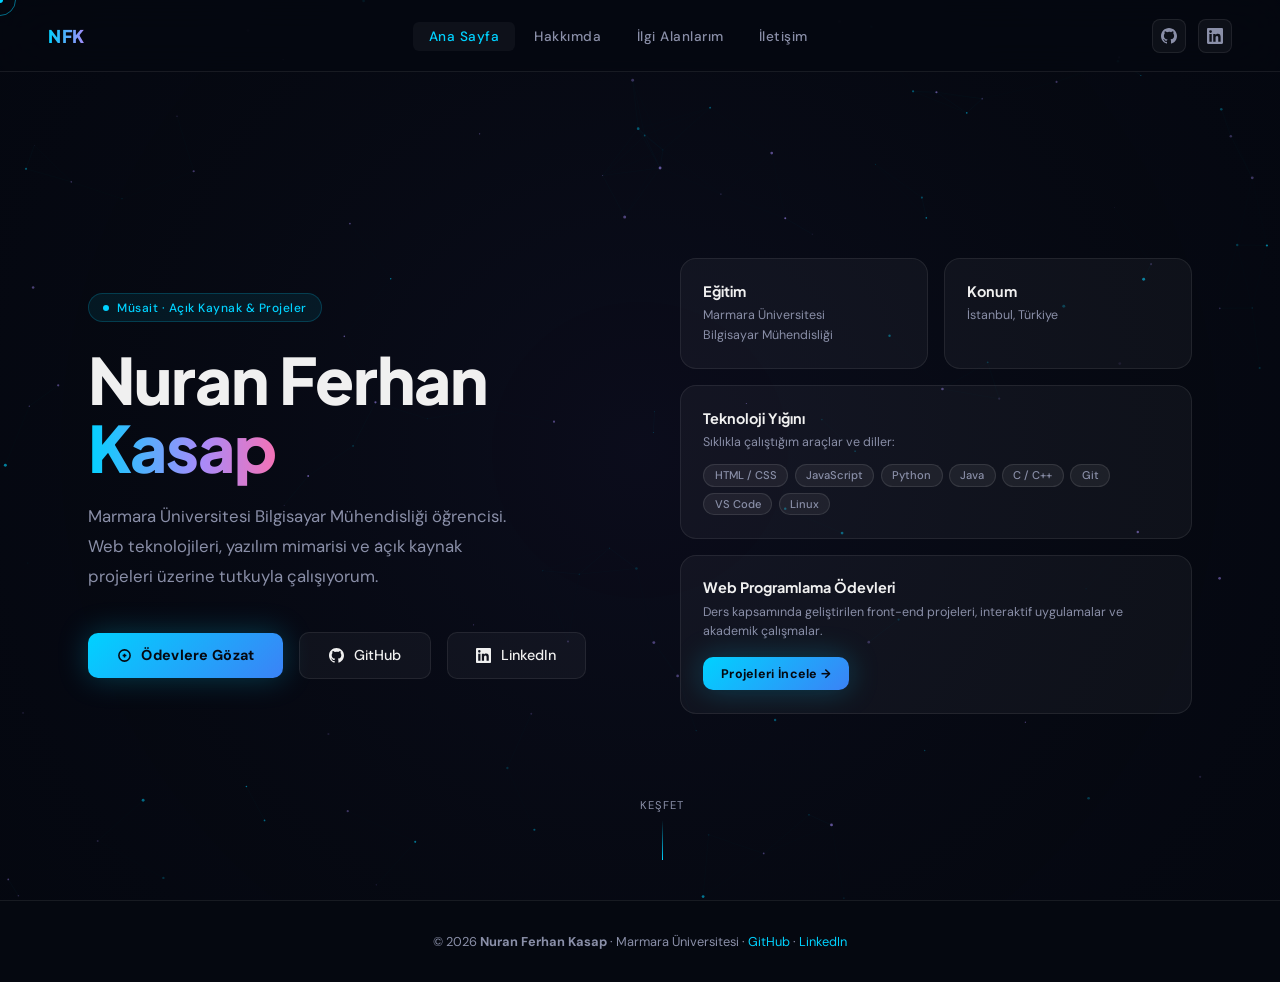
==== commit 6b79f0f8: "Update index.html" ====
--- a/index.html
+++ b/index.html
@@ -4,19 +4,23 @@
     <meta charset="UTF-8">
     <meta name="viewport" content="width=device-width, initial-scale=1.0">
     <title>Nuran Ferhan | Portfolio</title>
-    <link href="https://fonts.googleapis.com/css2?family=Plus+Jakarta+Sans:wght@400;600;700;800&family=DM+Sans:wght@300;400;500&display=swap" rel="stylesheet">
+    <link href="https://fonts.googleapis.com/css2?family=Plus+Jakarta+Sans:wght@400;600;700;800&family=DM+Sans:ital,wght@0,300;0,400;0,500;1,300&display=swap" rel="stylesheet">
     <style>
         :root {
             --bg: #050810;
             --accent-blue: #00d2ff;
             --accent-purple: #7b5ea7;
+            --accent-glow: rgba(0, 210, 255, 0.15);
             --text: #f0f0f0;
             --muted: #8a8fa8;
-            --glass: rgba(255, 255, 255, 0.04);
-            --glass-border: rgba(255, 255, 255, 0.08);
-        }
-
-        * { box-sizing: border-box; margin: 0; padding: 0; }
+            --glass: rgba(255,255,255,0.04);
+            --glass-border: rgba(255,255,255,0.08);
+            --card-shadow: 0 30px 80px rgba(0,0,0,0.6);
+        }
+
+        *, *::before, *::after { box-sizing: border-box; margin: 0; padding: 0; }
+
+        html { scroll-behavior: smooth; }
 
         body {
             background: var(--bg);
@@ -26,6 +30,7 @@
             overflow-x: hidden;
         }
 
+        /* ── CANVAS BG ── */
         #bg-canvas {
             position: fixed;
             inset: 0;
@@ -33,6 +38,31 @@
             pointer-events: none;
         }
 
+        /* ── CURSOR ── */
+        .cursor-dot {
+            width: 6px; height: 6px;
+            background: var(--accent-blue);
+            border-radius: 50%;
+            position: fixed;
+            top: 0; left: 0;
+            pointer-events: none;
+            z-index: 9999;
+            transform: translate(-50%,-50%);
+            transition: transform 0.05s;
+        }
+        .cursor-ring {
+            width: 32px; height: 32px;
+            border: 1.5px solid rgba(0,210,255,0.5);
+            border-radius: 50%;
+            position: fixed;
+            top: 0; left: 0;
+            pointer-events: none;
+            z-index: 9998;
+            transform: translate(-50%,-50%);
+            transition: all 0.15s ease;
+        }
+
+        /* ── NAV ── */
         nav {
             position: fixed;
             top: 0; left: 0; right: 0;
@@ -42,7 +72,7 @@
             display: flex;
             align-items: center;
             justify-content: space-between;
-            background: rgba(5, 8, 16, 0.7);
+            background: rgba(5,8,16,0.7);
             backdrop-filter: blur(20px);
             border-bottom: 1px solid var(--glass-border);
         }
@@ -50,218 +80,583 @@
         .nav-logo {
             font-family: 'Plus Jakarta Sans', sans-serif;
             font-weight: 800;
-            font-size: 1.2rem;
+            font-size: 1.1rem;
             background: linear-gradient(90deg, var(--accent-blue), #a78bfa);
             -webkit-background-clip: text;
             -webkit-text-fill-color: transparent;
+            letter-spacing: 0.5px;
         }
 
         nav ul {
             list-style: none;
             display: flex;
-            gap: 1rem;
+            gap: 0.2rem;
         }
 
         nav ul li a {
             color: var(--muted);
             text-decoration: none;
-            font-size: 0.9rem;
-            transition: 0.3s;
-        }
-
-        nav ul li a:hover { color: var(--accent-blue); }
-
+            padding: 0.4rem 1rem;
+            font-size: 0.85rem;
+            font-weight: 500;
+            letter-spacing: 0.5px;
+            border-radius: 6px;
+            transition: all 0.25s;
+        }
+
+        nav ul li a:hover, nav ul li a.active {
+            color: var(--text);
+            background: var(--glass);
+        }
+
+        nav ul li a.active { color: var(--accent-blue); }
+
+        .nav-socials {
+            display: flex;
+            gap: 0.75rem;
+            align-items: center;
+        }
+
+        .nav-social-link {
+            width: 34px; height: 34px;
+            border-radius: 8px;
+            border: 1px solid var(--glass-border);
+            display: flex; align-items: center; justify-content: center;
+            color: var(--muted);
+            text-decoration: none;
+            transition: all 0.25s;
+            background: var(--glass);
+        }
+
+        .nav-social-link:hover {
+            border-color: rgba(0,210,255,0.4);
+            color: var(--accent-blue);
+            box-shadow: 0 0 15px rgba(0,210,255,0.15);
+        }
+
+        .nav-social-link svg { width: 16px; height: 16px; fill: currentColor; }
+
+        /* ── HERO ── */
         .hero {
             position: relative;
             min-height: 100vh;
             display: flex;
             align-items: center;
-            justify-content: center;
-            padding: 100px 2rem 50px;
+            padding: 72px 0 0;
             z-index: 1;
         }
 
         .hero-inner {
-            max-width: 1100px;
+            max-width: 1200px;
+            margin: 0 auto;
+            padding: 0 3rem;
             width: 100%;
             display: grid;
-            grid-template-columns: 1.2fr 1fr;
-            gap: 4rem;
-            align-items: center;
+            grid-template-columns: 1fr 1fr;
+            gap: 5rem;
+            align-items: center;
+        }
+
+        .hero-left { animation: fadeUp 0.9s ease both; }
+        .hero-right { animation: fadeUp 0.9s 0.15s ease both; }
+
+        @keyframes fadeUp {
+            from { opacity:0; transform: translateY(30px); }
+            to   { opacity:1; transform: translateY(0); }
+        }
+
+        .badge {
+            display: inline-flex;
+            align-items: center;
+            gap: 0.5rem;
+            padding: 0.35rem 0.9rem;
+            background: rgba(0,210,255,0.08);
+            border: 1px solid rgba(0,210,255,0.2);
+            border-radius: 50px;
+            font-size: 0.75rem;
+            font-weight: 500;
+            color: var(--accent-blue);
+            margin-bottom: 1.5rem;
+            letter-spacing: 0.5px;
+        }
+
+        .badge-dot {
+            width: 6px; height: 6px;
+            background: var(--accent-blue);
+            border-radius: 50%;
+            animation: pulse 2s infinite;
+        }
+
+        @keyframes pulse {
+            0%,100% { opacity:1; transform: scale(1); }
+            50%      { opacity:0.4; transform: scale(0.8); }
         }
 
         h1 {
             font-family: 'Plus Jakarta Sans', sans-serif;
-            font-size: clamp(2.5rem, 5vw, 3.5rem);
-            line-height: 1.1;
-            margin-bottom: 1.5rem;
-        }
-
-        .line-gradient {
+            font-weight: 800;
+            font-size: clamp(2.5rem, 5vw, 4rem);
+            line-height: 1.05;
+            letter-spacing: -1px;
+            margin-bottom: 1.25rem;
+        }
+
+        h1 .line-gradient {
+            background: linear-gradient(90deg, var(--accent-blue) 0%, #a78bfa 60%, #f472b6 100%);
+            -webkit-background-clip: text;
+            -webkit-text-fill-color: transparent;
+        }
+
+        .hero-desc {
+            color: var(--muted);
+            font-size: 1.05rem;
+            line-height: 1.8;
+            margin-bottom: 2.5rem;
+            max-width: 440px;
+        }
+
+        .hero-actions {
+            display: flex;
+            gap: 1rem;
+            flex-wrap: wrap;
+            align-items: center;
+        }
+
+        .btn-primary {
+            display: inline-flex;
+            align-items: center;
+            gap: 0.6rem;
+            padding: 0.85rem 1.8rem;
+            background: linear-gradient(135deg, var(--accent-blue), #3b82f6);
+            color: #050810;
+            font-weight: 700;
+            font-size: 0.9rem;
+            border-radius: 10px;
+            text-decoration: none;
+            transition: all 0.3s;
+            box-shadow: 0 0 30px rgba(0,210,255,0.25);
+            letter-spacing: 0.3px;
+        }
+
+        .btn-primary:hover {
+            transform: translateY(-3px);
+            box-shadow: 0 0 50px rgba(0,210,255,0.45);
+        }
+
+        .btn-secondary {
+            display: inline-flex;
+            align-items: center;
+            gap: 0.6rem;
+            padding: 0.85rem 1.8rem;
+            background: var(--glass);
+            color: var(--text);
+            font-weight: 500;
+            font-size: 0.9rem;
+            border-radius: 10px;
+            text-decoration: none;
+            border: 1px solid var(--glass-border);
+            transition: all 0.3s;
+        }
+
+        .btn-secondary:hover {
+            border-color: rgba(0,210,255,0.3);
+            background: rgba(0,210,255,0.06);
+            transform: translateY(-3px);
+        }
+
+        /* ── STATS ROW ── */
+        .hero-stats {
+            display: flex;
+            gap: 2rem;
+            margin-top: 3rem;
+            padding-top: 2.5rem;
+            border-top: 1px solid var(--glass-border);
+        }
+
+        .stat { display: flex; flex-direction: column; gap: 0.2rem; }
+
+        .stat-num {
+            font-family: 'Plus Jakarta Sans', sans-serif;
+            font-weight: 800;
+            font-size: 1.6rem;
             background: linear-gradient(90deg, var(--accent-blue), #a78bfa);
             -webkit-background-clip: text;
             -webkit-text-fill-color: transparent;
         }
 
-        .hero-desc {
-            color: var(--muted);
-            font-size: 1.1rem;
-            line-height: 1.7;
-            margin-bottom: 2rem;
-        }
-
-        .btn-primary {
-            display: inline-block;
-            padding: 1rem 2rem;
-            background: linear-gradient(135deg, var(--accent-blue), #3b82f6);
-            color: #050810;
-            text-decoration: none;
-            font-weight: 700;
-            border-radius: 12px;
-            transition: 0.3s;
-            box-shadow: 0 10px 20px rgba(0, 210, 255, 0.2);
-        }
-
-        .btn-primary:hover { transform: translateY(-3px); box-shadow: 0 15px 30px rgba(0, 210, 255, 0.4); }
-
-        .card-grid { display: grid; grid-template-columns: 1fr 1fr; gap: 1rem; }
+        .stat-label {
+            font-size: 0.75rem;
+            color: var(--muted);
+            letter-spacing: 0.5px;
+        }
+
+        /* ── CARD GRID (right side) ── */
+        .card-grid {
+            display: grid;
+            grid-template-columns: 1fr 1fr;
+            gap: 1rem;
+        }
 
         .info-card {
             background: var(--glass);
             border: 1px solid var(--glass-border);
-            padding: 1.5rem;
-            border-radius: 20px;
-            transition: 0.3s;
-        }
-
-        .info-card:hover { border-color: var(--accent-blue); transform: translateY(-5px); }
-
-        .span-2 { grid-column: span 2; }
-
-        .skills-row { display: flex; flex-wrap: wrap; gap: 0.5rem; margin-top: 1rem; }
+            border-radius: 16px;
+            padding: 1.4rem;
+            transition: all 0.3s;
+            position: relative;
+            overflow: hidden;
+        }
+
+        .info-card::before {
+            content: '';
+            position: absolute;
+            inset: 0;
+            background: linear-gradient(135deg, rgba(0,210,255,0.05), transparent);
+            opacity: 0;
+            transition: opacity 0.3s;
+        }
+
+        .info-card:hover::before { opacity: 1; }
+
+        .info-card:hover {
+            border-color: rgba(0,210,255,0.25);
+            transform: translateY(-4px);
+            box-shadow: 0 20px 40px rgba(0,0,0,0.3);
+        }
+
+        .info-card.span-2 { grid-column: span 2; }
+
+        .card-icon {
+            width: 38px; height: 38px;
+            border-radius: 10px;
+            display: flex; align-items: center; justify-content: center;
+            margin-bottom: 0.9rem;
+            font-size: 1.1rem;
+        }
+
+        .card-icon.blue { background: rgba(0,210,255,0.12); }
+        .card-icon.purple { background: rgba(167,139,250,0.12); }
+        .card-icon.pink { background: rgba(244,114,182,0.12); }
+        .card-icon.green { background: rgba(52,211,153,0.12); }
+
+        .info-card h3 {
+            font-family: 'Plus Jakarta Sans', sans-serif;
+            font-weight: 700;
+            font-size: 0.9rem;
+            color: var(--text);
+            margin-bottom: 0.4rem;
+        }
+
+        .info-card p {
+            font-size: 0.78rem;
+            color: var(--muted);
+            line-height: 1.6;
+        }
+
+        /* Skills pill */
+        .skills-row {
+            display: flex;
+            flex-wrap: wrap;
+            gap: 0.4rem;
+            margin-top: 0.7rem;
+        }
 
         .skill-pill {
-            background: rgba(255,255,255,0.05);
-            padding: 0.3rem 0.8rem;
+            padding: 0.2rem 0.65rem;
             border-radius: 50px;
-            font-size: 0.75rem;
-            border: 1px solid var(--glass-border);
-        }
-
+            font-size: 0.7rem;
+            font-weight: 500;
+            background: rgba(255,255,255,0.06);
+            border: 1px solid rgba(255,255,255,0.1);
+            color: var(--muted);
+        }
+
+        /* ── FLOATING SCROLL HINT ── */
+        .scroll-hint {
+            position: absolute;
+            bottom: 2.5rem;
+            left: 50%;
+            transform: translateX(-50%);
+            display: flex;
+            flex-direction: column;
+            align-items: center;
+            gap: 0.5rem;
+            color: var(--muted);
+            font-size: 0.7rem;
+            letter-spacing: 1px;
+            text-transform: uppercase;
+            animation: fadeUp 1s 0.8s ease both;
+        }
+
+        .scroll-line {
+            width: 1px; height: 40px;
+            background: linear-gradient(to bottom, transparent, var(--accent-blue));
+            animation: scrollLine 2s infinite;
+        }
+
+        @keyframes scrollLine {
+            0%   { transform: scaleY(0); transform-origin: top; opacity:1; }
+            50%  { transform: scaleY(1); transform-origin: top; opacity:1; }
+            51%  { transform: scaleY(1); transform-origin: bottom; }
+            100% { transform: scaleY(0); transform-origin: bottom; opacity:0; }
+        }
+
+        /* ── FOOTER ── */
         footer {
+            position: relative;
+            z-index: 1;
             text-align: center;
             padding: 2rem;
+            color: var(--muted);
+            font-size: 0.8rem;
             border-top: 1px solid var(--glass-border);
-            color: var(--muted);
-            font-size: 0.85rem;
-        }
-
-        @media (max-width: 850px) {
-            .hero-inner { grid-template-columns: 1fr; text-align: center; }
-            nav { padding: 0 1.5rem; }
-            nav ul { display: none; }
+        }
+
+        footer a {
+            color: var(--accent-blue);
+            text-decoration: none;
+        }
+
+        /* ── MOBILE ── */
+        @media (max-width: 768px) {
+            nav { padding: 0 1.2rem; }
+            .nav-socials { display: none; }
+
+            .hero-inner {
+                grid-template-columns: 1fr;
+                padding: 0 1.5rem;
+                gap: 3rem;
+                padding-top: 2rem;
+                padding-bottom: 5rem;
+            }
+
+            .card-grid { grid-template-columns: 1fr; }
+            .info-card.span-2 { grid-column: span 1; }
+
+            .hero-stats { gap: 1.5rem; }
+
+            h1 { font-size: 2.2rem; }
         }
     </style>
 </head>
 <body>
 
 <canvas id="bg-canvas"></canvas>
-
+<div class="cursor-dot" id="cursorDot"></div>
+<div class="cursor-ring" id="cursorRing"></div>
+
+<!-- NAV -->
 <nav>
     <span class="nav-logo">NFK</span>
+
     <ul>
-        <li><a href="index.html">Ana Sayfa</a></li>
+        <li><a href="index.html" class="active">Ana Sayfa</a></li>
         <li><a href="about.html">Hakkımda</a></li>
         <li><a href="interests.html">İlgi Alanlarım</a></li>
         <li><a href="contact.html">İletişim</a></li>
     </ul>
+
+    <div class="nav-socials">
+        <a href="https://github.com/nuranferhan" target="_blank" class="nav-social-link" title="GitHub">
+            <svg viewBox="0 0 24 24"><path d="M12 0C5.37 0 0 5.37 0 12c0 5.3 3.44 9.8 8.21 11.39.6.11.82-.26.82-.58v-2.04c-3.34.72-4.04-1.61-4.04-1.61-.55-1.39-1.34-1.76-1.34-1.76-1.09-.74.08-.73.08-.73 1.2.09 1.84 1.24 1.84 1.24 1.07 1.83 2.81 1.3 3.5 1 .11-.78.42-1.3.76-1.6-2.67-.3-5.47-1.33-5.47-5.93 0-1.31.47-2.38 1.24-3.22-.13-.3-.54-1.52.12-3.18 0 0 1.01-.32 3.3 1.23a11.5 11.5 0 0 1 3-.4c1.02 0 2.04.13 3 .4 2.28-1.55 3.29-1.23 3.29-1.23.66 1.66.25 2.88.12 3.18.77.84 1.24 1.91 1.24 3.22 0 4.61-2.81 5.63-5.48 5.92.43.37.81 1.1.81 2.22v3.29c0 .32.22.7.83.58C20.57 21.8 24 17.3 24 12 24 5.37 18.63 0 12 0z"/></svg>
+        </a>
+        <a href="https://www.linkedin.com/in/nuran-ferhan/" target="_blank" class="nav-social-link" title="LinkedIn">
+            <svg viewBox="0 0 24 24"><path d="M20.45 20.45h-3.56v-5.57c0-1.33-.03-3.04-1.85-3.04-1.85 0-2.13 1.45-2.13 2.94v5.67H9.35V9h3.41v1.56h.05c.48-.9 1.64-1.85 3.37-1.85 3.6 0 4.27 2.37 4.27 5.45v6.29zM5.34 7.43a2.07 2.07 0 1 1 0-4.14 2.07 2.07 0 0 1 0 4.14zM7.12 20.45H3.56V9h3.56v11.45zM22.23 0H1.77C.79 0 0 .77 0 1.72v20.56C0 23.23.79 24 1.77 24h20.46C23.2 24 24 23.23 24 22.28V1.72C24 .77 23.2 0 22.23 0z"/></svg>
+        </a>
+    </div>
 </nav>
 
+<!-- HERO -->
 <main class="hero">
     <div class="hero-inner">
+
+        <!-- LEFT -->
         <div class="hero-left">
-            <h1>Nuran Ferhan <br><span class="line-gradient">Kasap</span></h1>
+            <div class="badge">
+                <span class="badge-dot"></span>
+                Müsait · Açık Kaynak &amp; Projeler
+            </div>
+
+            <h1>
+                Nuran Ferhan<br>
+                <span class="line-gradient">Kasap</span>
+            </h1>
+
             <p class="hero-desc">
                 Marmara Üniversitesi Bilgisayar Mühendisliği öğrencisi. 
-                Web teknolojileri ve yazılım mimarisi üzerine odaklanıyorum.
+                Web teknolojileri, yazılım mimarisi ve açık kaynak projeleri üzerine tutkuyla çalışıyorum.
             </p>
-            <a href="laboratuvar.html" class="btn-primary">Ödevlere Gözat</a>
+
+            <div class="hero-actions">
+                <a href="laboratuvar.html" class="btn-primary">
+                    <svg width="15" height="15" viewBox="0 0 24 24" fill="none" stroke="currentColor" stroke-width="2.5"><path d="M9 12h6M12 9v6M21 12a9 9 0 11-18 0 9 9 0 0118 0z"/></svg>
+                    Ödevlere Gözat
+                </a>
+                <a href="https://github.com/nuranferhan" target="_blank" class="btn-secondary">
+                    <svg width="15" height="15" viewBox="0 0 24 24" fill="currentColor"><path d="M12 0C5.37 0 0 5.37 0 12c0 5.3 3.44 9.8 8.21 11.39.6.11.82-.26.82-.58v-2.04c-3.34.72-4.04-1.61-4.04-1.61-.55-1.39-1.34-1.76-1.34-1.76-1.09-.74.08-.73.08-.73 1.2.09 1.84 1.24 1.84 1.24 1.07 1.83 2.81 1.3 3.5 1 .11-.78.42-1.3.76-1.6-2.67-.3-5.47-1.33-5.47-5.93 0-1.31.47-2.38 1.24-3.22-.13-.3-.54-1.52.12-3.18 0 0 1.01-.32 3.3 1.23a11.5 11.5 0 0 1 3-.4c1.02 0 2.04.13 3 .4 2.28-1.55 3.29-1.23 3.29-1.23.66 1.66.25 2.88.12 3.18.77.84 1.24 1.91 1.24 3.22 0 4.61-2.81 5.63-5.48 5.92.43.37.81 1.1.81 2.22v3.29c0 .32.22.7.83.58C20.57 21.8 24 17.3 24 12 24 5.37 18.63 0 12 0z"/></svg>
+                    GitHub
+                </a>
+                <a href="https://www.linkedin.com/in/nuran-ferhan/" target="_blank" class="btn-secondary">
+                    <svg width="15" height="15" viewBox="0 0 24 24" fill="currentColor"><path d="M20.45 20.45h-3.56v-5.57c0-1.33-.03-3.04-1.85-3.04-1.85 0-2.13 1.45-2.13 2.94v5.67H9.35V9h3.41v1.56h.05c.48-.9 1.64-1.85 3.37-1.85 3.6 0 4.27 2.37 4.27 5.45v6.29zM5.34 7.43a2.07 2.07 0 1 1 0-4.14 2.07 2.07 0 0 1 0 4.14zM7.12 20.45H3.56V9h3.56v11.45zM22.23 0H1.77C.79 0 0 .77 0 1.72v20.56C0 23.23.79 24 1.77 24h20.46C23.2 24 24 23.23 24 22.28V1.72C24 .77 23.2 0 22.23 0z"/></svg>
+                    LinkedIn
+                </a>
+            </div>
+
+
         </div>
 
+        <!-- RIGHT CARDS -->
         <div class="hero-right">
             <div class="card-grid">
+
                 <div class="info-card">
                     <h3>Eğitim</h3>
-                    <p style="font-size: 0.85rem; color: var(--muted);">Marmara Üniversitesi</p>
+                    <p>Marmara Üniversitesi<br>Bilgisayar Mühendisliği</p>
                 </div>
+
                 <div class="info-card">
                     <h3>Konum</h3>
-                    <p style="font-size: 0.85rem; color: var(--muted);">İstanbul, Türkiye</p>
+                    <p>İstanbul, Türkiye</p>
                 </div>
+
                 <div class="info-card span-2">
-                    <h3>Yetenekler</h3>
+                    <h3>Teknoloji Yığını</h3>
+                    <p>Sıklıkla çalıştığım araçlar ve diller:</p>
                     <div class="skills-row">
-                        <span class="skill-pill">HTML/CSS</span>
+                        <span class="skill-pill">HTML / CSS</span>
                         <span class="skill-pill">JavaScript</span>
                         <span class="skill-pill">Python</span>
-                        <span class="skill-pill">C/C++</span>
+                        <span class="skill-pill">Java</span>
+                        <span class="skill-pill">C / C++</span>
+                        <span class="skill-pill">Git</span>
+                        <span class="skill-pill">VS Code</span>
                         <span class="skill-pill">Linux</span>
                     </div>
                 </div>
+
+                <div class="info-card span-2">
+                    <h3>Web Programlama Ödevleri</h3>
+                    <p>Ders kapsamında geliştirilen front-end projeleri, interaktif uygulamalar ve akademik çalışmalar.</p>
+                    <div style="margin-top:0.9rem">
+                        <a href="laboratuvar.html" class="btn-primary" style="font-size:0.78rem; padding:0.55rem 1.1rem;">
+                            Projeleri İncele →
+                        </a>
+                    </div>
+                </div>
+
             </div>
         </div>
+
+    </div>
+
+    <div class="scroll-hint">
+        <span>Keşfet</span>
+        <div class="scroll-line"></div>
     </div>
 </main>
 
 <footer>
-    <p>&copy; 2026 Nuran Ferhan Kasap · Marmara Üniversitesi</p>
+    <p>&copy; 2026 <strong>Nuran Ferhan Kasap</strong> · Marmara Üniversitesi · 
+        <a href="https://github.com/nuranferhan" target="_blank">GitHub</a> · 
+        <a href="https://www.linkedin.com/in/nuran-ferhan/" target="_blank">LinkedIn</a>
+    </p>
 </footer>
 
 <script>
-    const canvas = document.getElementById('bg-canvas');
-    const ctx = canvas.getContext('2d');
-    let W, H, particles = [];
-
-    function resize() {
-        W = canvas.width = window.innerWidth;
-        H = canvas.height = window.innerHeight;
+// ── ANIMATED PARTICLE CANVAS ──
+const canvas = document.getElementById('bg-canvas');
+const ctx = canvas.getContext('2d');
+let W, H, particles = [];
+
+function resize() {
+    W = canvas.width = window.innerWidth;
+    H = canvas.height = window.innerHeight;
+}
+resize();
+window.addEventListener('resize', resize);
+
+class Particle {
+    constructor() { this.reset(); }
+    reset() {
+        this.x = Math.random() * W;
+        this.y = Math.random() * H;
+        this.r = Math.random() * 1.2 + 0.3;
+        this.alpha = Math.random() * 0.5 + 0.1;
+        this.vx = (Math.random() - 0.5) * 0.2;
+        this.vy = (Math.random() - 0.5) * 0.2;
+        this.color = Math.random() > 0.5 ? '0,210,255' : '167,139,250';
     }
-    resize();
-    window.addEventListener('resize', resize);
-
-    class Particle {
-        constructor() {
-            this.reset();
-        }
-        reset() {
-            this.x = Math.random() * W;
-            this.y = Math.random() * H;
-            this.vx = (Math.random() - 0.5) * 0.3;
-            this.vy = (Math.random() - 0.5) * 0.3;
-            this.r = Math.random() * 1.5;
-        }
-        update() {
-            this.x += this.vx;
-            this.y += this.vy;
-            if (this.x < 0 || this.x > W || this.y < 0 || this.y > H) this.reset();
-        }
-        draw() {
-            ctx.beginPath();
-            ctx.arc(this.x, this.y, this.r, 0, Math.PI * 2);
-            ctx.fillStyle = 'rgba(0, 210, 255, 0.3)';
-            ctx.fill();
-        }
+    update() {
+        this.x += this.vx; this.y += this.vy;
+        if (this.x < 0 || this.x > W || this.y < 0 || this.y > H) this.reset();
     }
-
-    for (let i = 0; i < 80; i++) particles.push(new Particle());
-
-    function animate() {
-        ctx.clearRect(0, 0, W, H);
-        particles.forEach(p => { p.update(); p.draw(); });
-        requestAnimationFrame(animate);
+    draw() {
+        ctx.beginPath();
+        ctx.arc(this.x, this.y, this.r, 0, Math.PI*2);
+        ctx.fillStyle = `rgba(${this.color},${this.alpha})`;
+        ctx.fill();
     }
-    animate();
+}
+
+for (let i = 0; i < 120; i++) particles.push(new Particle());
+
+// draw connection lines
+function drawConnections() {
+    for (let i = 0; i < particles.length; i++) {
+        for (let j = i+1; j < particles.length; j++) {
+            const dx = particles[i].x - particles[j].x;
+            const dy = particles[i].y - particles[j].y;
+            const d = Math.sqrt(dx*dx+dy*dy);
+            if (d < 100) {
+                ctx.beginPath();
+                ctx.moveTo(particles[i].x, particles[i].y);
+                ctx.lineTo(particles[j].x, particles[j].y);
+                ctx.strokeStyle = `rgba(0,210,255,${0.06*(1-d/100)})`;
+                ctx.lineWidth = 0.5;
+                ctx.stroke();
+            }
+        }
+    }
+}
+
+function animate() {
+    ctx.clearRect(0,0,W,H);
+    // subtle gradient overlay
+    const g = ctx.createRadialGradient(W/2,H/2,0,W/2,H/2,W*0.8);
+    g.addColorStop(0,'rgba(48,43,99,0.15)');
+    g.addColorStop(1,'transparent');
+    ctx.fillStyle = g;
+    ctx.fillRect(0,0,W,H);
+
+    drawConnections();
+    particles.forEach(p => { p.update(); p.draw(); });
+    requestAnimationFrame(animate);
+}
+animate();
+
+// ── CUSTOM CURSOR ──
+const dot  = document.getElementById('cursorDot');
+const ring = document.getElementById('cursorRing');
+let mx=0, my=0, rx=0, ry=0;
+document.addEventListener('mousemove', e => { mx=e.clientX; my=e.clientY; });
+
+(function moveCursor(){
+    rx += (mx-rx)*0.12; ry += (my-ry)*0.12;
+    dot.style.left  = mx+'px'; dot.style.top = my+'px';
+    ring.style.left = rx+'px'; ring.style.top= ry+'px';
+    requestAnimationFrame(moveCursor);
+})();
+
+document.querySelectorAll('a, button').forEach(el => {
+    el.addEventListener('mouseenter', () => { ring.style.transform='translate(-50%,-50%) scale(1.6)'; ring.style.opacity='0.5'; });
+    el.addEventListener('mouseleave', () => { ring.style.transform='translate(-50%,-50%) scale(1)'; ring.style.opacity='1'; });
+});
+
+// ── SCROLL NAV ACTIVE ──
+window.addEventListener('scroll', () => {
+    const nav = document.querySelector('nav');
+    nav.style.background = window.scrollY > 20 ? 'rgba(5,8,16,0.92)' : 'rgba(5,8,16,0.7)';
+});
 </script>
-
 </body>
 </html>
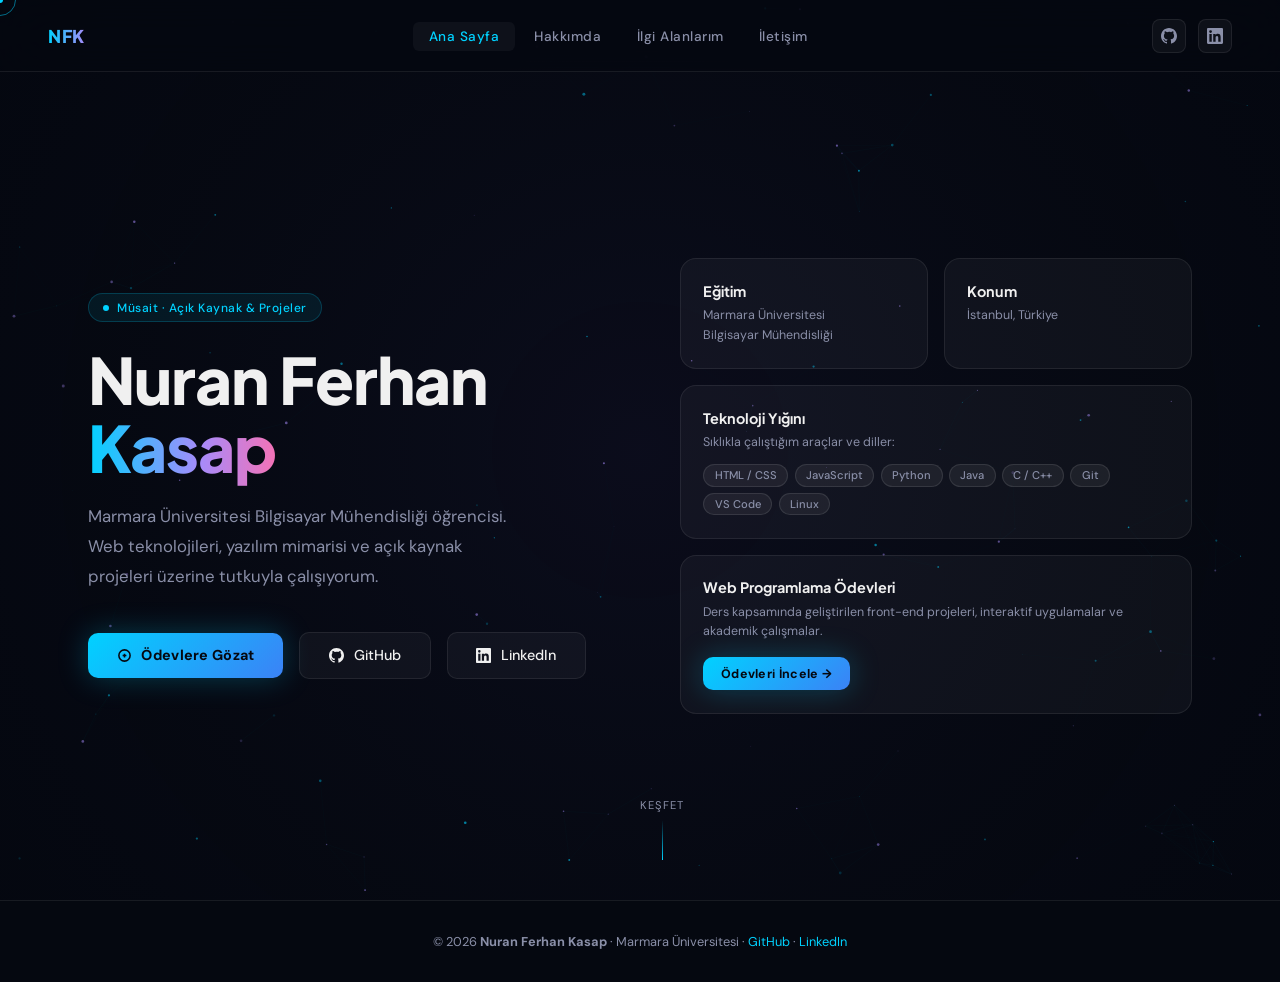
==== commit f32b1555: "Update index.html" ====
--- a/index.html
+++ b/index.html
@@ -30,7 +30,6 @@
             overflow-x: hidden;
         }
 
-        /* ── CANVAS BG ── */
         #bg-canvas {
             position: fixed;
             inset: 0;
@@ -38,7 +37,6 @@
             pointer-events: none;
         }
 
-        /* ── CURSOR ── */
         .cursor-dot {
             width: 6px; height: 6px;
             background: var(--accent-blue);
@@ -62,7 +60,6 @@
             transition: all 0.15s ease;
         }
 
-        /* ── NAV ── */
         nav {
             position: fixed;
             top: 0; left: 0; right: 0;
@@ -136,7 +133,6 @@
 
         .nav-social-link svg { width: 16px; height: 16px; fill: currentColor; }
 
-        /* ── HERO ── */
         .hero {
             position: relative;
             min-height: 100vh;
@@ -264,7 +260,6 @@
             transform: translateY(-3px);
         }
 
-        /* ── STATS ROW ── */
         .hero-stats {
             display: flex;
             gap: 2rem;
@@ -289,8 +284,6 @@
             color: var(--muted);
             letter-spacing: 0.5px;
         }
-
-        /* ── CARD GRID (right side) ── */
         .card-grid {
             display: grid;
             grid-template-columns: 1fr 1fr;
@@ -353,7 +346,6 @@
             line-height: 1.6;
         }
 
-        /* Skills pill */
         .skills-row {
             display: flex;
             flex-wrap: wrap;
@@ -371,7 +363,6 @@
             color: var(--muted);
         }
 
-        /* ── FLOATING SCROLL HINT ── */
         .scroll-hint {
             position: absolute;
             bottom: 2.5rem;
@@ -401,7 +392,6 @@
             100% { transform: scaleY(0); transform-origin: bottom; opacity:0; }
         }
 
-        /* ── FOOTER ── */
         footer {
             position: relative;
             z-index: 1;
@@ -417,7 +407,6 @@
             text-decoration: none;
         }
 
-        /* ── MOBILE ── */
         @media (max-width: 768px) {
             nav { padding: 0 1.2rem; }
             .nav-socials { display: none; }
@@ -445,7 +434,6 @@
 <div class="cursor-dot" id="cursorDot"></div>
 <div class="cursor-ring" id="cursorRing"></div>
 
-<!-- NAV -->
 <nav>
     <span class="nav-logo">NFK</span>
 
@@ -466,11 +454,9 @@
     </div>
 </nav>
 
-<!-- HERO -->
 <main class="hero">
     <div class="hero-inner">
 
-        <!-- LEFT -->
         <div class="hero-left">
             <div class="badge">
                 <span class="badge-dot"></span>
@@ -505,7 +491,6 @@
 
         </div>
 
-        <!-- RIGHT CARDS -->
         <div class="hero-right">
             <div class="card-grid">
 
@@ -538,8 +523,8 @@
                     <h3>Web Programlama Ödevleri</h3>
                     <p>Ders kapsamında geliştirilen front-end projeleri, interaktif uygulamalar ve akademik çalışmalar.</p>
                     <div style="margin-top:0.9rem">
-                        <a href="laboratuvar.html" class="btn-primary" style="font-size:0.78rem; padding:0.55rem 1.1rem;">
-                            Projeleri İncele →
+                        <a href="https://nuranferhan.github.io/laboratuvar.html" class="btn-primary" style="font-size:0.78rem; padding:0.55rem 1.1rem; text-decoration: none; display: inline-block;">
+                        Ödevleri İncele →
                         </a>
                     </div>
                 </div>
@@ -563,7 +548,6 @@
 </footer>
 
 <script>
-// ── ANIMATED PARTICLE CANVAS ──
 const canvas = document.getElementById('bg-canvas');
 const ctx = canvas.getContext('2d');
 let W, H, particles = [];
@@ -600,7 +584,6 @@
 
 for (let i = 0; i < 120; i++) particles.push(new Particle());
 
-// draw connection lines
 function drawConnections() {
     for (let i = 0; i < particles.length; i++) {
         for (let j = i+1; j < particles.length; j++) {
@@ -621,7 +604,6 @@
 
 function animate() {
     ctx.clearRect(0,0,W,H);
-    // subtle gradient overlay
     const g = ctx.createRadialGradient(W/2,H/2,0,W/2,H/2,W*0.8);
     g.addColorStop(0,'rgba(48,43,99,0.15)');
     g.addColorStop(1,'transparent');
@@ -634,7 +616,6 @@
 }
 animate();
 
-// ── CUSTOM CURSOR ──
 const dot  = document.getElementById('cursorDot');
 const ring = document.getElementById('cursorRing');
 let mx=0, my=0, rx=0, ry=0;
@@ -652,7 +633,6 @@
     el.addEventListener('mouseleave', () => { ring.style.transform='translate(-50%,-50%) scale(1)'; ring.style.opacity='1'; });
 });
 
-// ── SCROLL NAV ACTIVE ──
 window.addEventListener('scroll', () => {
     const nav = document.querySelector('nav');
     nav.style.background = window.scrollY > 20 ? 'rgba(5,8,16,0.92)' : 'rgba(5,8,16,0.7)';
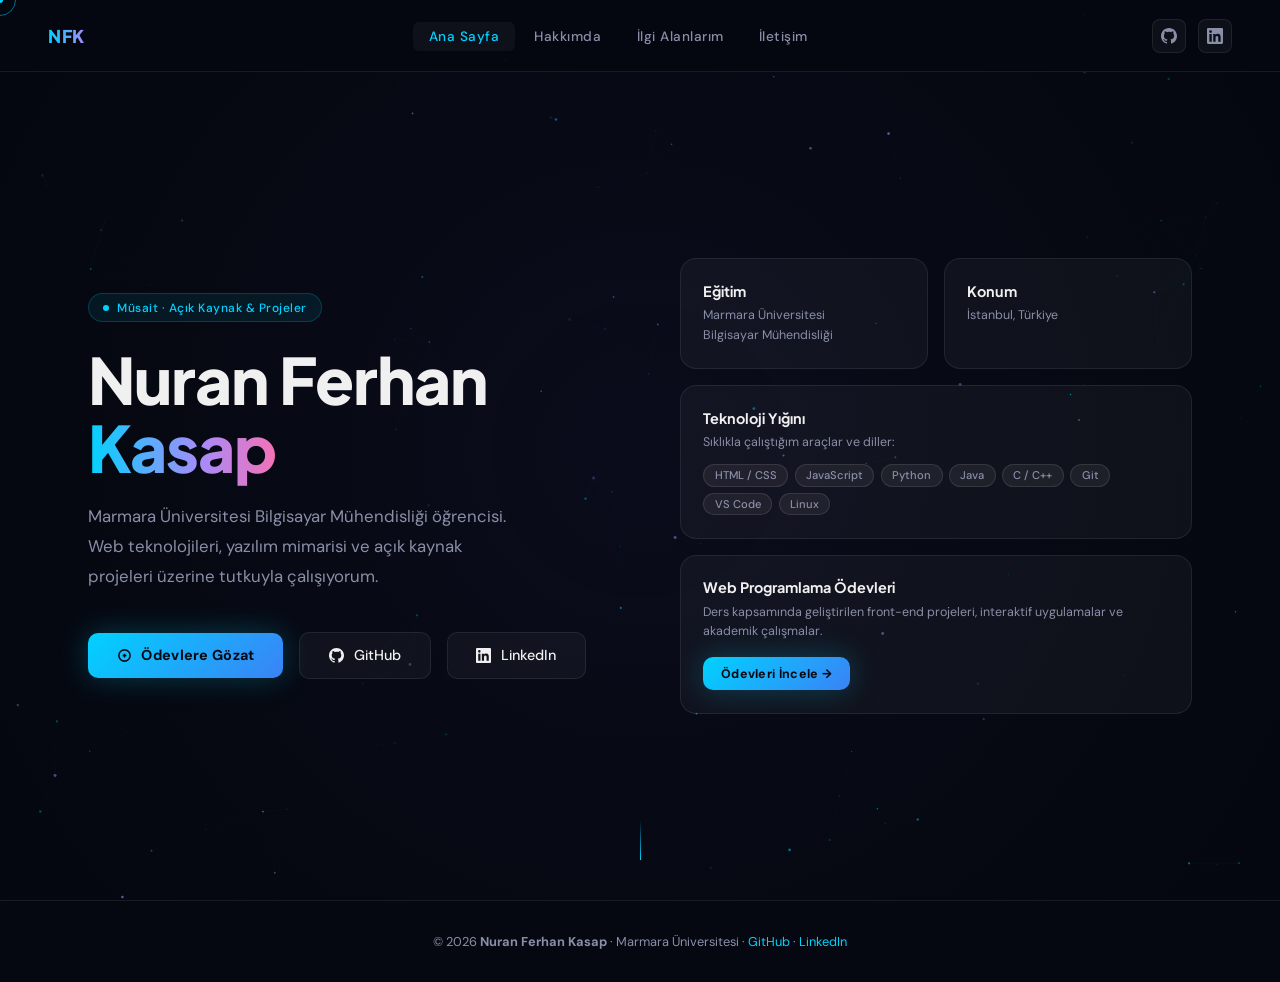
==== commit 501d5b7f: "Update index.html" ====
--- a/index.html
+++ b/index.html
@@ -535,7 +535,6 @@
     </div>
 
     <div class="scroll-hint">
-        <span>Keşfet</span>
         <div class="scroll-line"></div>
     </div>
 </main>
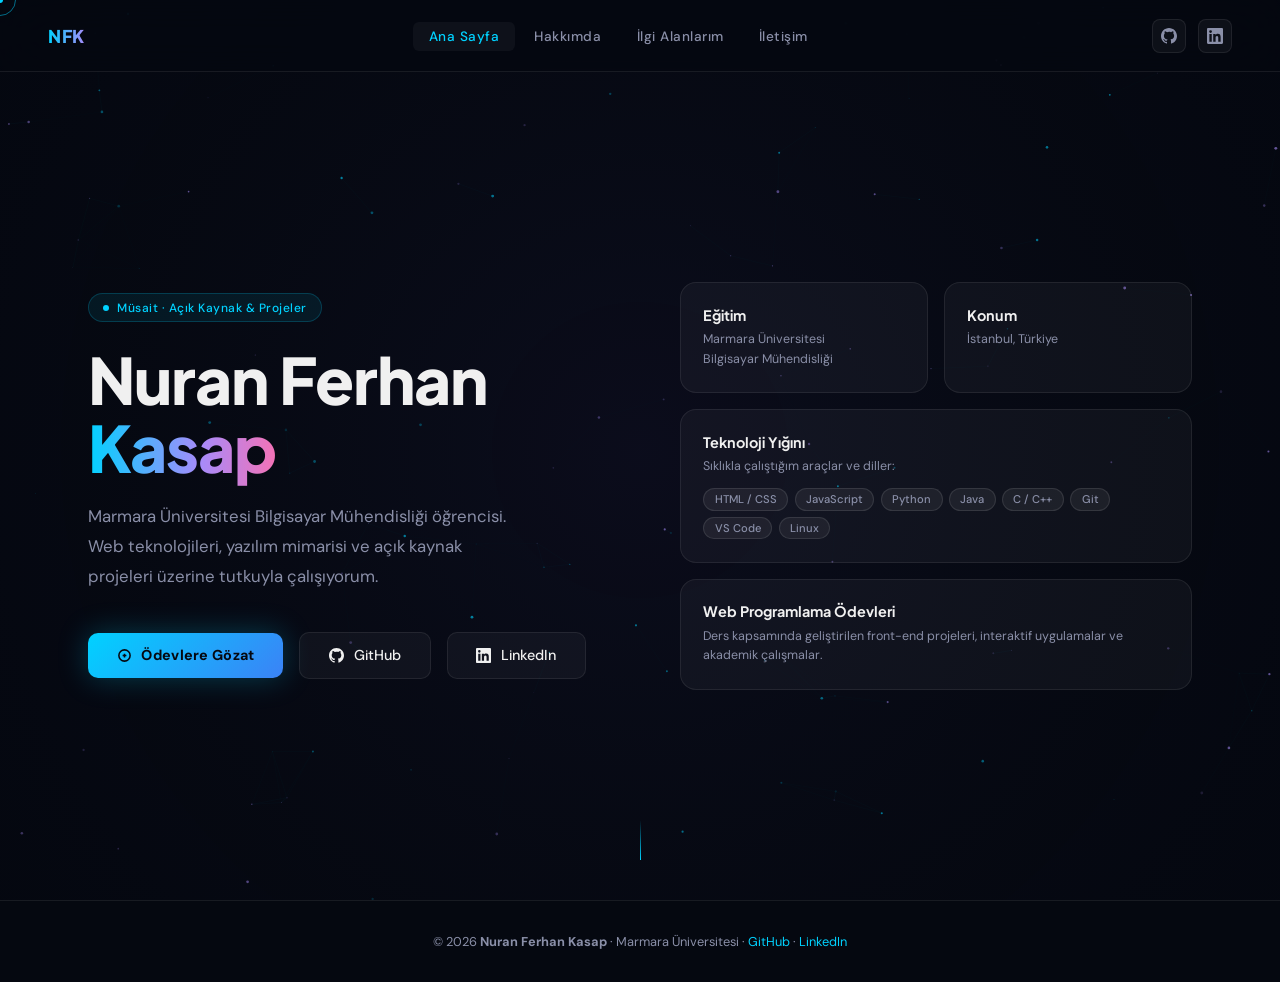
==== commit 18ccccfd: "Remove link from Web Programlama Ödevleri section Removed link to 'Ödevleri İncele' from info card." ====
--- a/index.html
+++ b/index.html
@@ -522,11 +522,6 @@
                 <div class="info-card span-2">
                     <h3>Web Programlama Ödevleri</h3>
                     <p>Ders kapsamında geliştirilen front-end projeleri, interaktif uygulamalar ve akademik çalışmalar.</p>
-                    <div style="margin-top:0.9rem">
-                        <a href="https://nuranferhan.github.io/laboratuvar.html" class="btn-primary" style="font-size:0.78rem; padding:0.55rem 1.1rem; text-decoration: none; display: inline-block;">
-                        Ödevleri İncele →
-                        </a>
-                    </div>
                 </div>
 
             </div>
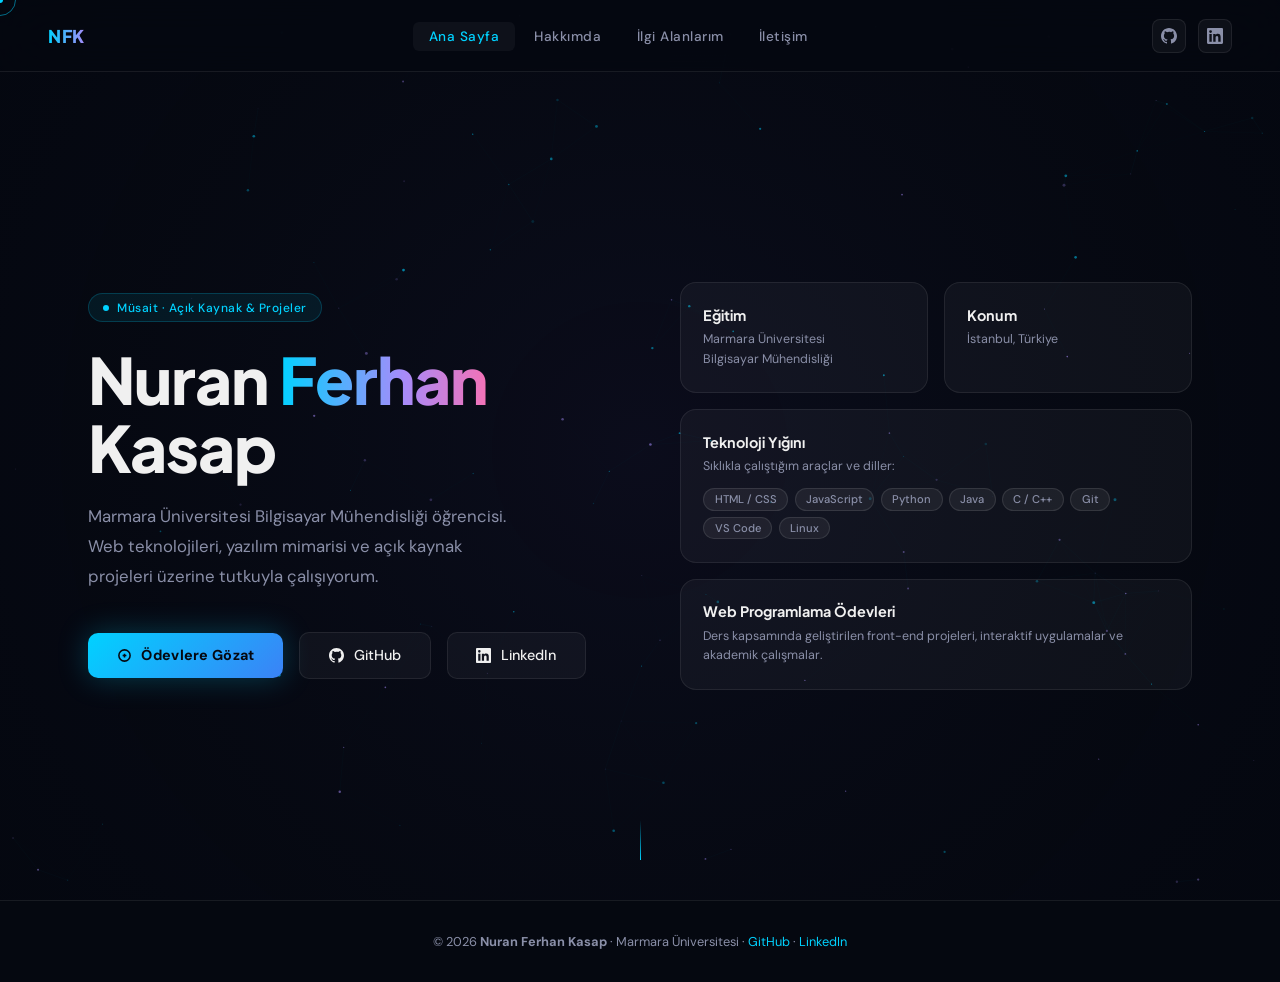
==== commit b518ac12: "Update index.html" ====
--- a/index.html
+++ b/index.html
@@ -201,6 +201,7 @@
             background: linear-gradient(90deg, var(--accent-blue) 0%, #a78bfa 60%, #f472b6 100%);
             -webkit-background-clip: text;
             -webkit-text-fill-color: transparent;
+            display: inline-block; 
         }
 
         .hero-desc {
@@ -441,7 +442,7 @@
         <li><a href="index.html" class="active">Ana Sayfa</a></li>
         <li><a href="about.html">Hakkımda</a></li>
         <li><a href="interests.html">İlgi Alanlarım</a></li>
-        <li><a href="contact.html">İletişim</a></li>
+        <li><a href="contact1.html">İletişim</a></li>
     </ul>
 
     <div class="nav-socials">
@@ -464,8 +465,8 @@
             </div>
 
             <h1>
-                Nuran Ferhan<br>
-                <span class="line-gradient">Kasap</span>
+                Nuran <span class="line-gradient">Ferhan</span><br>
+                Kasap
             </h1>
 
             <p class="hero-desc">
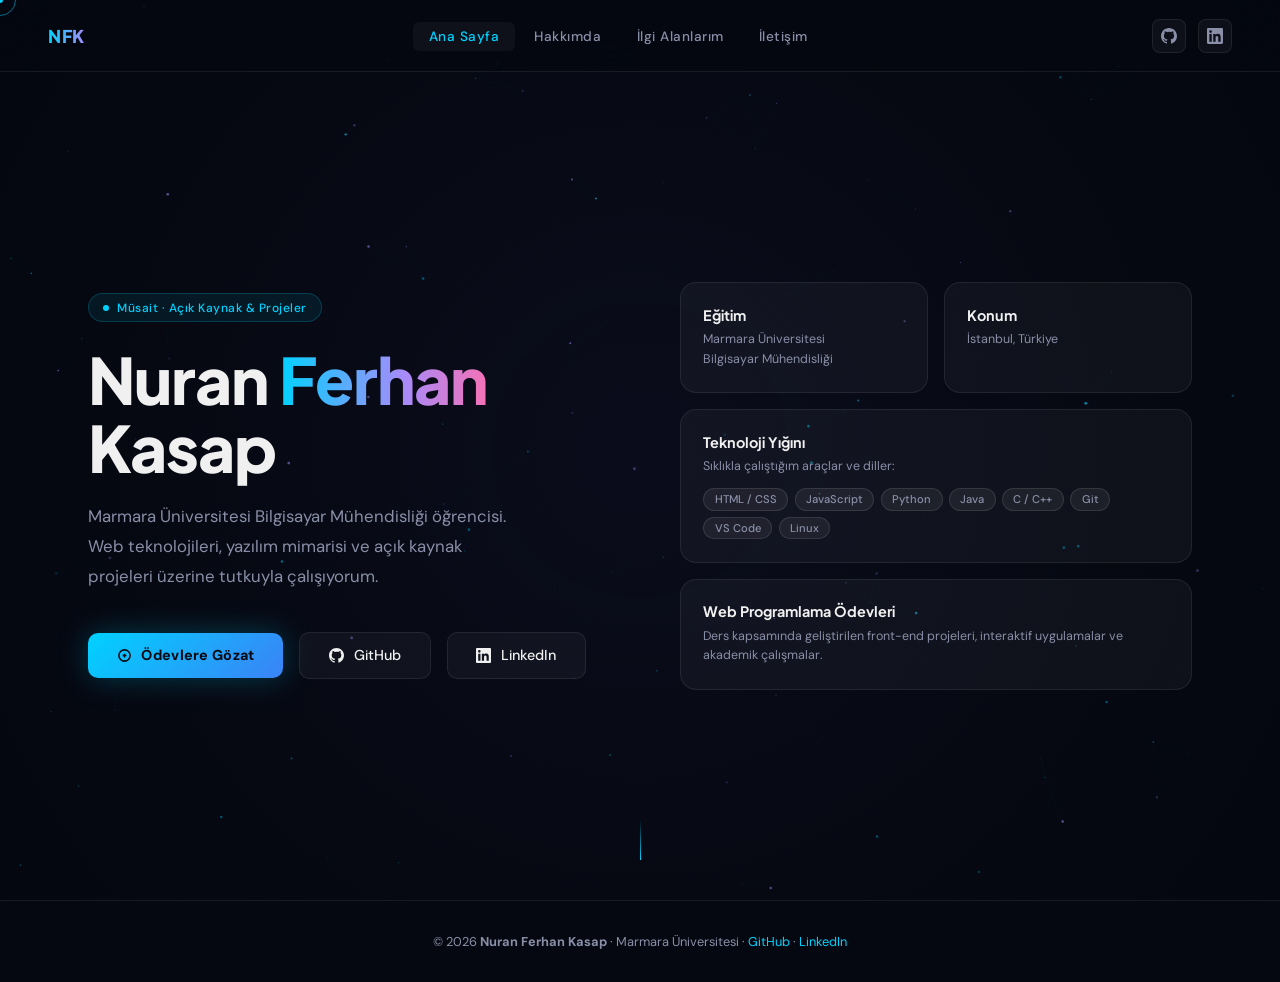
==== commit 9adb9d63: "Update index.html" ====
--- a/index.html
+++ b/index.html
@@ -5,7 +5,7 @@
     <meta name="viewport" content="width=device-width, initial-scale=1.0">
     <title>Nuran Ferhan | Portfolio</title>
     <link href="https://fonts.googleapis.com/css2?family=Plus+Jakarta+Sans:wght@400;600;700;800&family=DM+Sans:ital,wght@0,300;0,400;0,500;1,300&display=swap" rel="stylesheet">
-    <style>
+    <style> 
         :root {
             --bg: #050810;
             --accent-blue: #00d2ff;
